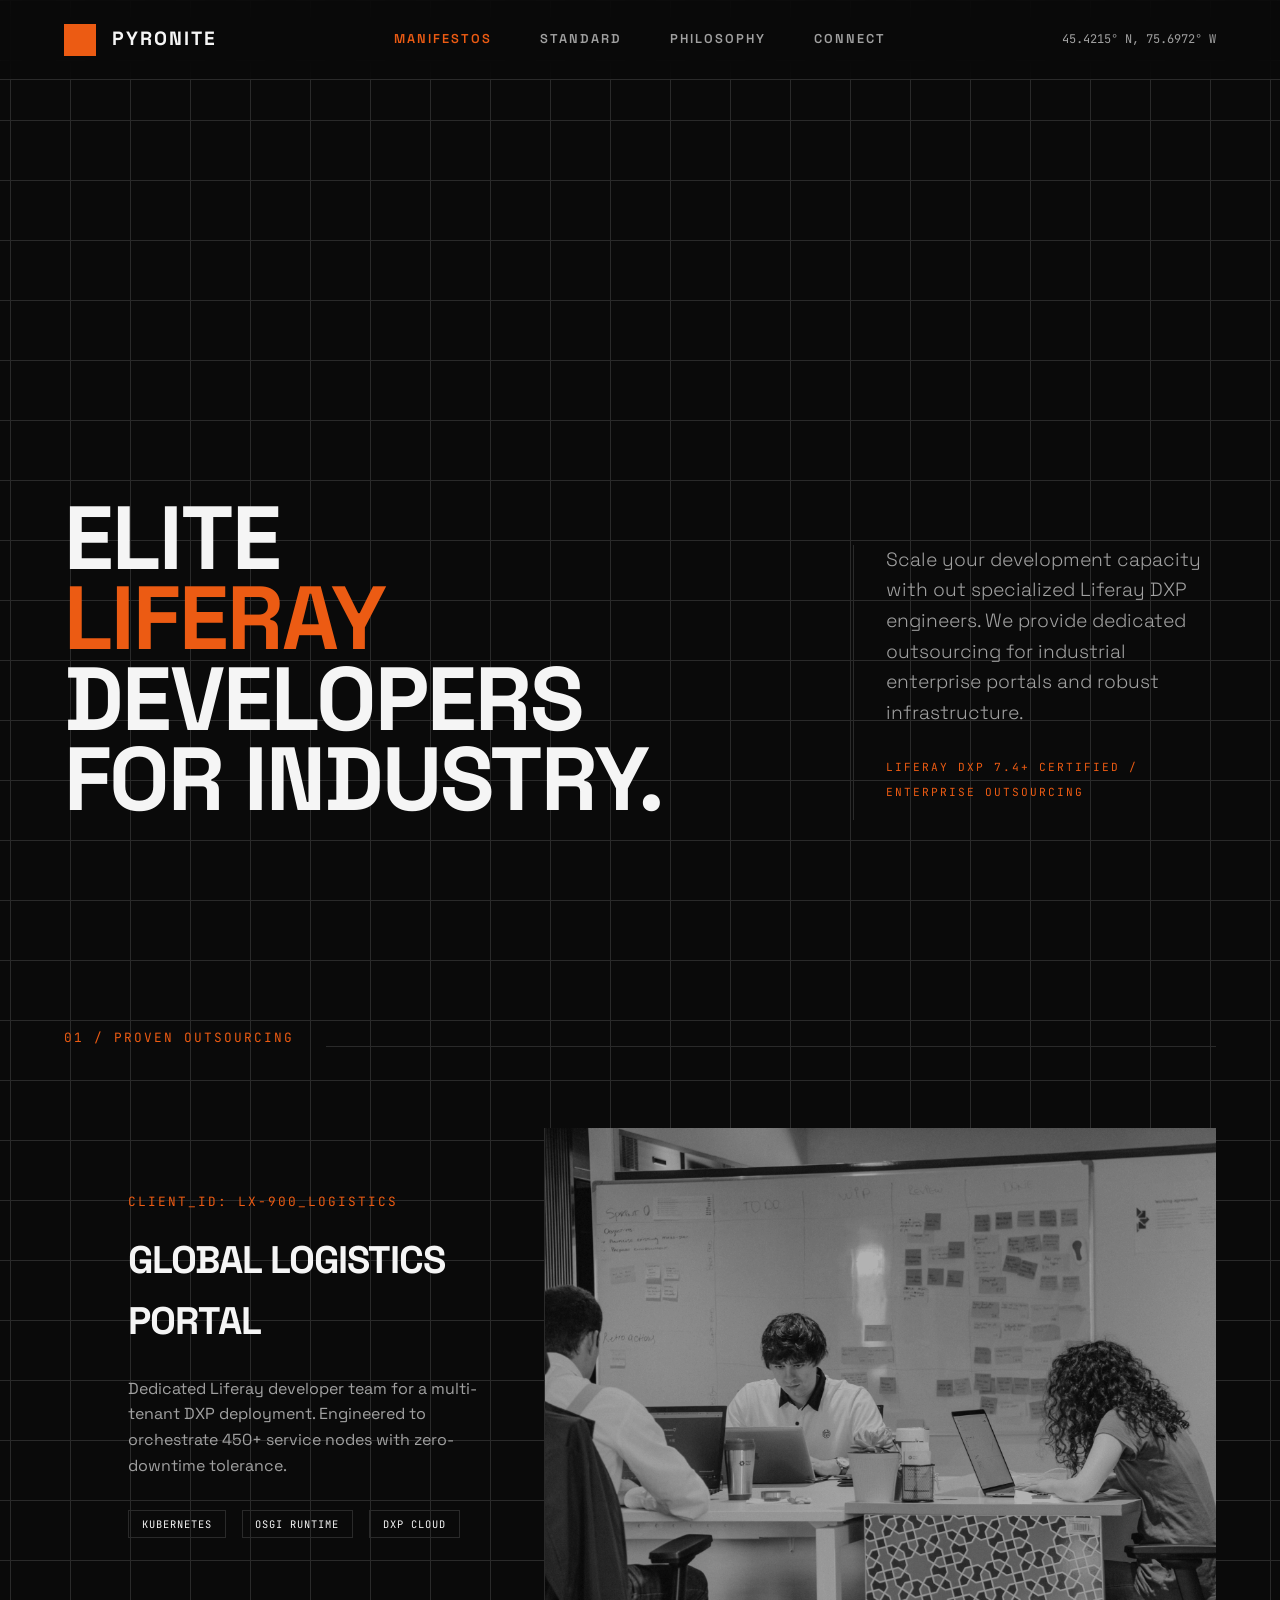
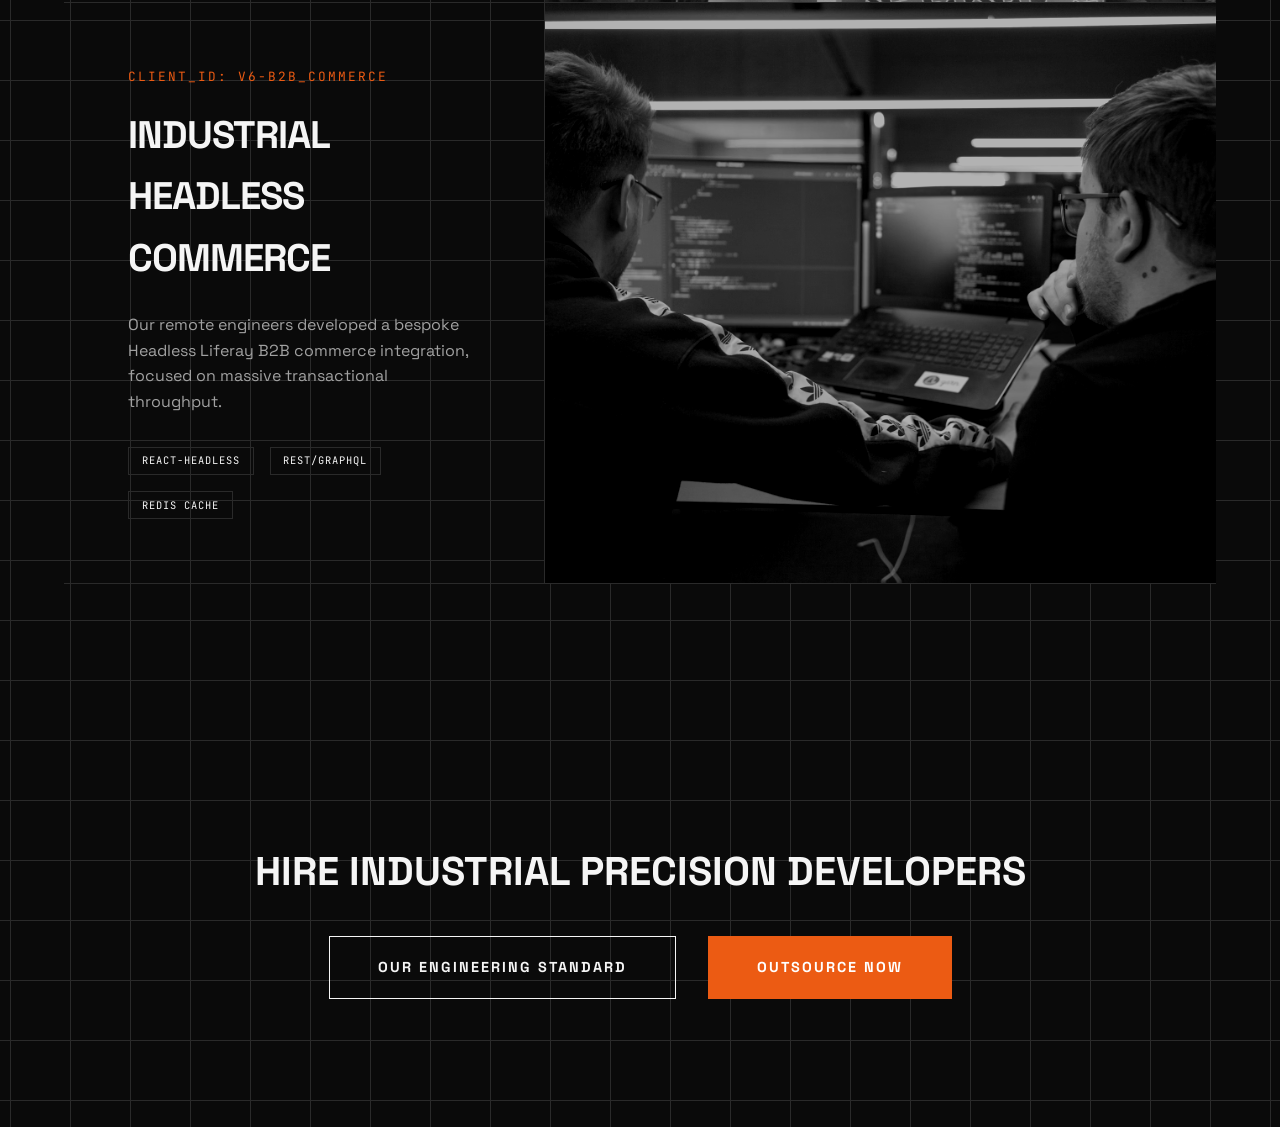
==== index.html @ e212cd17 "init" ====
<!DOCTYPE html>
<html lang="en">
<head>
  <meta charset="UTF-8">
  <meta name="viewport" content="width=device-width, initial-scale=1.0">
  <title>Pyronite | Industrial Precision Architecture</title>
  <link rel="stylesheet" href="styles.css">
</head>
<body>

  <!-- Navigation -->
  <nav class="navbar">
    <div class="brand">
      <div class="logo"></div>
      PYRONITE
    </div>
    <div class="nav-links">
      <a href="index.html" class="active">Manifestos</a>
      <a href="standard.html">Standard</a>
      <a href="philosophy.html">Philosophy</a>
      <a href="connect.html">Connect</a>
    </div>
    <div class="nav-meta">45.4215° N, 75.6972° W</div>
  </nav>

  <!-- Hero Section -->
  <section class="hero container reveal">
    <div class="hero-content">
      <div>
        <h1>Elite <br><span>Liferay</span> Developers <br>For Industry.</h1>
      </div>
      <div class="hero-desc">
        <p>Scale your development capacity with out specialized Liferay DXP engineers. We provide dedicated outsourcing for industrial enterprise portals and robust infrastructure.</p>
        <span class="meta">Liferay DXP 7.4+ Certified / Enterprise Outsourcing</span>
      </div>
    </div>
  </section>

  <!-- Manifestos Section -->
  <section class="section border-top">
    <div class="container reveal">
      <div class="section-header">
        <span class="label">01 / Proven Outsourcing</span>
        <div class="line"></div>
      </div>

      <div class="projects">
        <!-- Project 01 -->
        <article class="project-row">
          <div class="project-info">
            <span class="label">CLIENT_ID: LX-900_LOGISTICS</span>
            <h3>Global Logistics Portal</h3>
            <p>Dedicated Liferay developer team for a multi-tenant DXP deployment. Engineered to orchestrate 450+ service nodes with zero-downtime tolerance.</p>
            <div class="project-tags">
              <span>Kubernetes</span>
              <span>OSGi Runtime</span>
              <span>DXP Cloud</span>
            </div>
          </div>
          <div class="project-img">
            <img src="assets/developers-working.jpg" alt="Dedicated Liferay Developers Working">
          </div>
        </article>

        <!-- Project 02 -->
        <article class="project-row">
          <div class="project-info">
            <span class="label">CLIENT_ID: V6-B2B_COMMERCE</span>
            <h3>Industrial Headless Commerce</h3>
            <p>Our remote engineers developed a bespoke Headless Liferay B2B commerce integration, focused on massive transactional throughput.</p>
            <div class="project-tags">
              <span>React-Headless</span>
              <span>REST/GraphQL</span>
              <span>Redis Cache</span>
            </div>
          </div>
          <div class="project-img">
            <img src="assets/developers-working-2.jpg" alt="Liferay Headless Architecture Developers">
          </div>
        </article>
      </div>
    </div>
  </section>

  <!-- CTA linking to other pages -->
  <section class="section">
    <div class="container text-center reveal" style="text-align: center;">
      <h2 style="font-size: 2.5rem; margin-bottom: 2rem; text-transform: uppercase;">Hire Industrial Precision Developers</h2>
      <div style="display: flex; gap: 2rem; justify-content: center;">
        <a href="standard.html" class="btn btn-outline">Our Engineering Standard</a>
        <a href="connect.html" class="btn">Outsource Now</a>
      </div>
    </div>
  </section>

  <script src="script.js"></script>
</body>
</html>
---- styles.css ----
/* -- styles.css -- */
@import url('https://fonts.googleapis.com/css2?family=Space+Grotesk:wght@300;400;500;600;700&family=JetBrains+Mono:wght@400;700&display=swap');
@import url('https://fonts.googleapis.com/css2?family=Material+Symbols+Outlined:wght@300&display=swap');

:root {
  --primary: #ec5b13;
  --bg-base: #0a0a0a;
  --bg-surface: #111111;
  --bg-panel: #1a1a1a;
  --border-light: #2a2a2a;
  --text-primary: #f5f5f5;
  --text-muted: #a1a1a1;
  --font-display: 'Space Grotesk', sans-serif;
  --font-mono: 'JetBrains Mono', monospace;
  --nav-height: 80px;
}

* { margin: 0; padding: 0; box-sizing: border-box; border-radius: 0 !important; }

body {
  font-family: var(--font-display);
  background-color: var(--bg-base);
  color: var(--text-primary);
  line-height: 1.6;
  overflow-x: hidden;
  background-image: 
    linear-gradient(var(--border-light) 1px, transparent 1px),
    linear-gradient(90deg, var(--border-light) 1px, transparent 1px);
  background-size: 60px 60px;
  background-position: center top;
}

a { text-decoration: none; color: inherit; transition: 0.3s ease; }
ul { list-style: none; }
img { max-width: 100%; height: auto; display: block; }
.material-symbols-outlined { vertical-align: middle; }

/* Navbar */
.navbar {
  position: fixed; top: 0; left: 0; width: 100%; height: var(--nav-height);
  background: rgba(10, 10, 10, 0.85); backdrop-filter: blur(12px);
  border-bottom: 1px solid var(--border-light);
  display: flex; justify-content: space-between; align-items: center;
  padding: 0 4rem; z-index: 1000;
}
.brand { display: flex; align-items: center; gap: 1rem; font-weight: 700; text-transform: uppercase; font-size: 1.2rem; letter-spacing: 2px; }
.brand .logo { width: 32px; height: 32px; background: var(--primary); }
.nav-links { display: flex; gap: 3rem; }
.nav-links a { text-transform: uppercase; font-size: 0.8rem; font-weight: 600; letter-spacing: 2px; color: var(--text-muted); }
.nav-links a:hover, .nav-links a.active { color: var(--primary); }
.nav-meta { font-family: var(--font-mono); font-size: 0.75rem; color: var(--text-muted); }

/* Globals */
.container { max-width: 1440px; margin: 0 auto; padding: 0 4rem; }
.section { padding: 8rem 0; position: relative; }
.section-header { margin-bottom: 4rem; display: flex; align-items: center; gap: 2rem; }
.section-header h2 { font-size: 1.5rem; font-weight: 700; text-transform: uppercase; letter-spacing: 1px; }
.section-header .line { flex: 1; height: 1px; background: var(--border-light); }
.label { font-family: var(--font-mono); color: var(--primary); font-size: 0.8rem; text-transform: uppercase; letter-spacing: 2px; display: block; margin-bottom: 1rem;}

/* Buttons */
.btn {
  display: inline-block; padding: 1.2rem 3rem; background: var(--primary);
  color: #fff; font-weight: 700; text-transform: uppercase; letter-spacing: 2px;
  font-size: 0.9rem; border: 1px solid var(--primary); cursor: pointer; transition: 0.3s;
}
.btn:hover { background: transparent; color: var(--primary); }
.btn-outline { background: transparent; border: 1px solid var(--text-primary); color: var(--text-primary); }
.btn-outline:hover { background: var(--text-primary); color: var(--bg-base); }

/* Hero Section */
.hero { display: flex; align-items: flex-end; min-height: 100vh; padding-bottom: 5rem; padding-top: var(--nav-height); }
.hero-content { display: grid; grid-template-columns: 8fr 4fr; gap: 4rem; align-items: end; }
.hero h1 { font-size: clamp(3rem, 7vw, 6.5rem); font-weight: 700; line-height: 0.9; text-transform: uppercase; letter-spacing: -2px; }
.hero h1 span { color: var(--primary); }
.hero-desc { border-left: 1px solid var(--border-light); padding-left: 2rem; padding-bottom: 1rem; }
.hero-desc p { font-size: 1.2rem; color: var(--text-muted); margin-bottom: 1.5rem; max-width: 400px; font-weight: 300; }
.hero-desc .meta { font-family: var(--font-mono); font-size: 0.7rem; color: var(--primary); text-transform: uppercase; letter-spacing: 2px; }

/* Grid Cards (Manifestos, Standard) */
.grid-cards { display: grid; grid-template-columns: repeat(auto-fit, minmax(280px, 1fr)); gap: 1px; background: var(--border-light); border: 1px solid var(--border-light); }
.card { background: var(--bg-surface); padding: 3rem 2rem; transition: background 0.3s, border-color 0.3s; position: relative; }
.card:hover { background: var(--bg-panel); }
.card .icon { font-size: 2.5rem; color: var(--primary); margin-bottom: 2rem; opacity: 0.8; }
.card h3 { font-size: 1.2rem; font-weight: 700; text-transform: uppercase; margin-bottom: 1rem; }
.card p { font-size: 0.9rem; color: var(--text-muted); line-height: 1.6; }

/* Philosophy Section Layout */
.philosophy-grid { display: grid; grid-template-columns: 1fr 1fr; gap: 4rem; align-items: start; }
.philosophy-text h2 { font-size: clamp(2rem, 4vw, 3.5rem); font-weight: 700; text-transform: uppercase; line-height: 1.1; margin-bottom: 2rem; }
.philosophy-text p { font-size: 1.1rem; color: var(--text-muted); margin-bottom: 1.5rem; }
.philosophy-quote { padding: 2rem; background: var(--bg-surface); border-left: 2px solid var(--primary); font-family: var(--font-mono); font-size: 0.9rem; color: var(--primary); margin: 2rem 0; }
.philosophy-image { position: relative; aspect-ratio: 1; background: var(--bg-surface); border: 1px solid var(--border-light); display: flex; justify-content: center; align-items: center; overflow: hidden; }
.philosophy-image img { position: absolute; top:0; left:0; width: 100%; height: 100%; object-fit: cover; filter: grayscale(1) contrast(1.2) brightness(0.5); transition: 0.5s; }
.philosophy-image:hover img { filter: grayscale(0) contrast(1) brightness(0.8); }

/* Projects / Manifestos List */
.project-row { display: grid; grid-template-columns: 5fr 7fr; border-bottom: 1px solid var(--border-light); transition: 0.3s; }
.project-row:hover { background: var(--bg-surface); }
.project-info { padding: 4rem; }
.project-info h3 { font-size: clamp(2rem, 3vw, 4rem); font-weight: 700; text-transform: uppercase; margin-bottom: 1.5rem; letter-spacing: -1px; }
.project-info p { color: var(--text-muted); margin-bottom: 2rem; max-width: 500px; }
.project-tags { display: flex; gap: 1rem; flex-wrap: wrap; }
.project-tags span { display: inline-block; padding: 0.3rem 0.8rem; border: 1px solid var(--border-light); font-size: 0.65rem; font-family: var(--font-mono); text-transform: uppercase; letter-spacing: 1px; }
.project-img { position: relative; border-left: 1px solid var(--border-light); overflow: hidden; min-height: 400px; }
.project-img img { width: 100%; height: 100%; object-fit: cover; filter: grayscale(1) contrast(1.2) brightness(0.7); transition: 0.5s;}
.project-row:hover .project-img img { filter: grayscale(0) contrast(1) brightness(0.9); }

/* Contact Form */
.contact-container { display: grid; grid-template-columns: 1fr 1fr; gap: 4rem; }
.contact-info h2 { font-size: clamp(2rem, 4vw, 3.5rem); text-transform: uppercase; margin-bottom: 2rem; line-height: 1.1; }
.contact-info p { font-size: 1.2rem; color: var(--text-muted); margin-bottom: 3rem; font-weight: 300; }
.form-group { margin-bottom: 1.5rem; }
.form-control { width: 100%; background: transparent; border: 1px solid var(--border-light); color: var(--text-primary); padding: 1.2rem; font-family: var(--font-mono); font-size: 0.85rem; outline: none; transition: 0.3s; text-transform: uppercase; }
.form-control:focus { border-color: var(--primary); }
textarea.form-control { resize: vertical; min-height: 150px; }

/* Code Block Styling */
.code-block { background: var(--bg-surface); border: 1px solid var(--border-light); padding: 2rem; font-family: var(--font-mono); font-size: 0.85rem; overflow-x: auto; color: var(--text-muted); position: relative; }
.code-block .keyword { color: #3b82f6; }
.code-block .string { color: var(--primary); }
.code-block .function { color: #fbbf24; }
.code-block-header { padding-bottom: 1rem; margin-bottom: 1rem; border-bottom: 1px solid var(--border-light); font-size: 0.7rem; text-transform: uppercase; }

/* Footers */
.footer { border-top: 1px solid var(--border-light); padding: 4rem 0; background: var(--bg-surface); }
.footer-grid { display: grid; grid-template-columns: 1fr 1fr 1fr; gap: 2rem; }
.footer-col h4 { font-family: var(--font-mono); font-size: 0.75rem; color: var(--primary); margin-bottom: 1.5rem; }
.footer-col p { font-size: 0.8rem; color: var(--text-muted); text-transform: uppercase; letter-spacing: 1px; }

/* Animations */
.reveal { opacity: 0; transform: translateY(30px); transition: all 0.8s ease-out; }
.reveal.active { opacity: 1; transform: translateY(0); }

@media (max-width: 1024px) {
  .hero-content { grid-template-columns: 1fr; }
  .philosophy-grid, .contact-container, .project-row { grid-template-columns: 1fr; }
  .project-img { border-left: none; border-top: 1px solid var(--border-light); }
  .nav-links { display: none; }
}
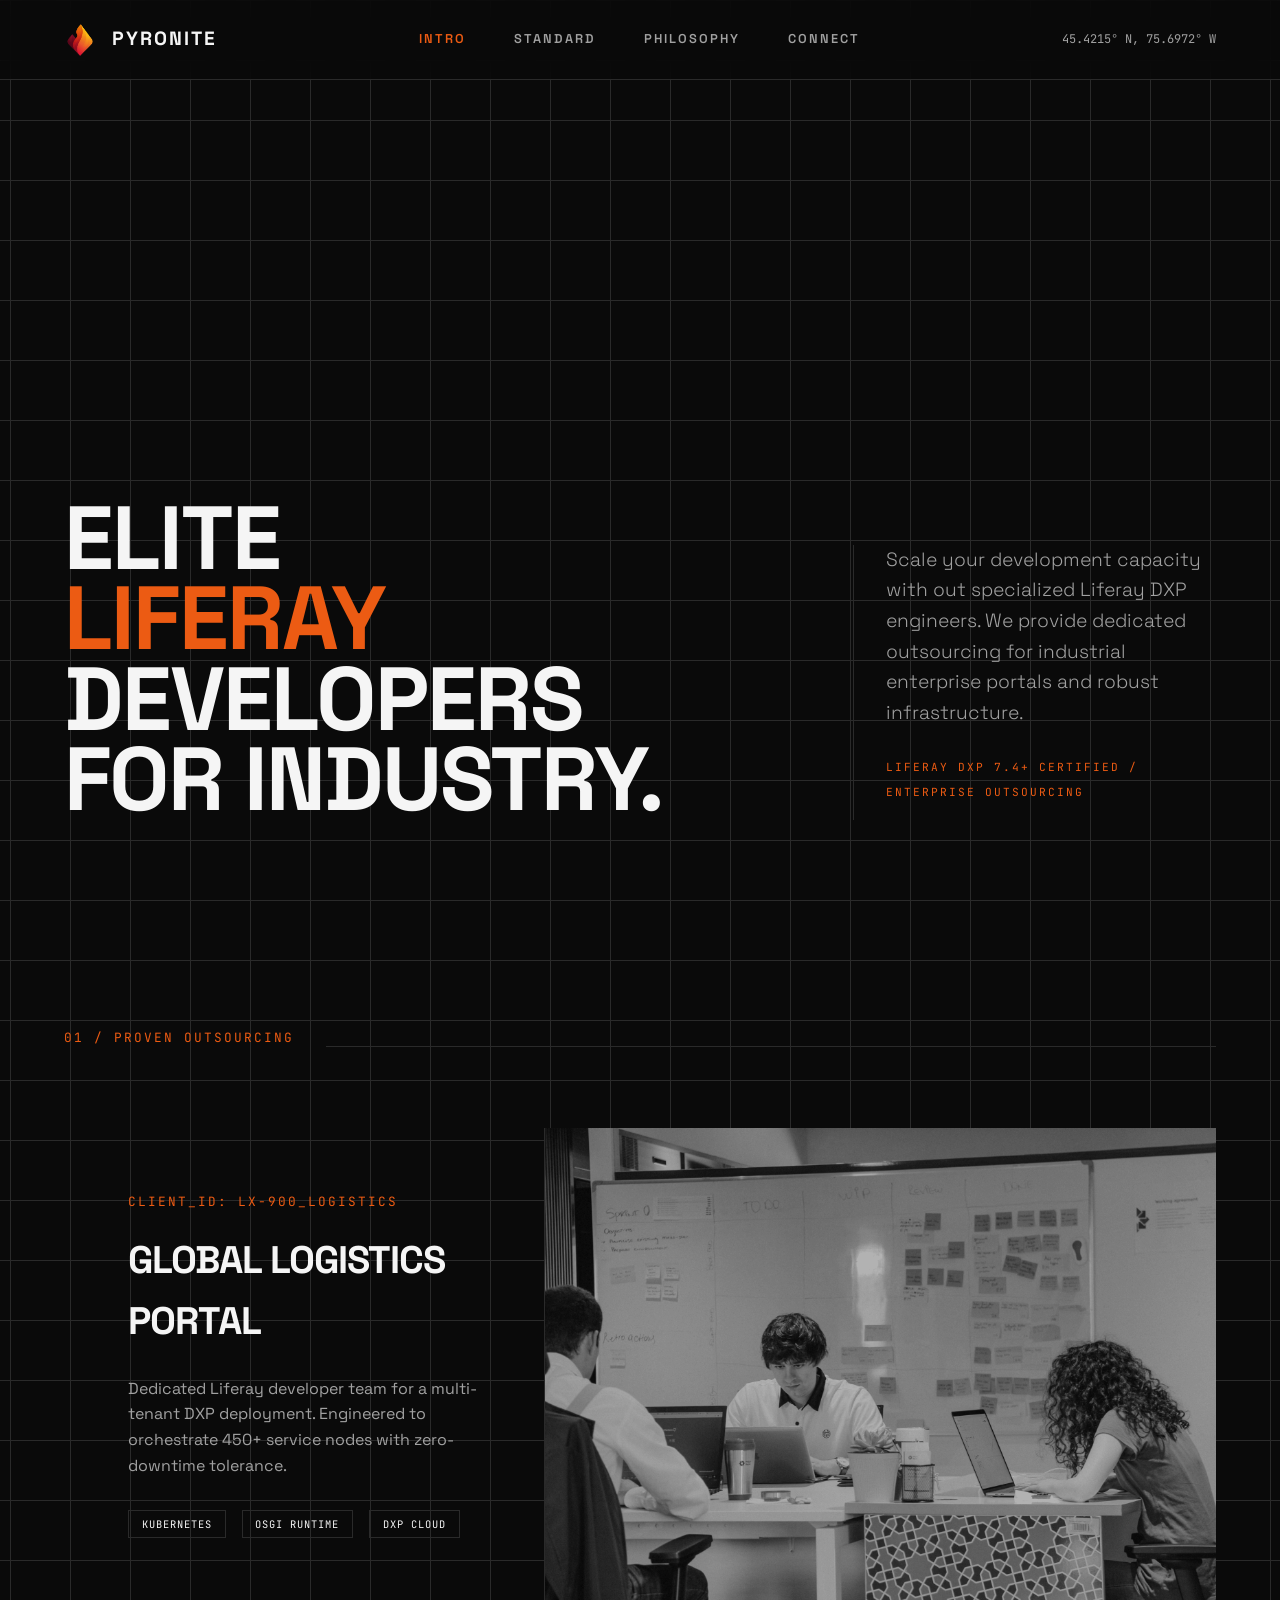
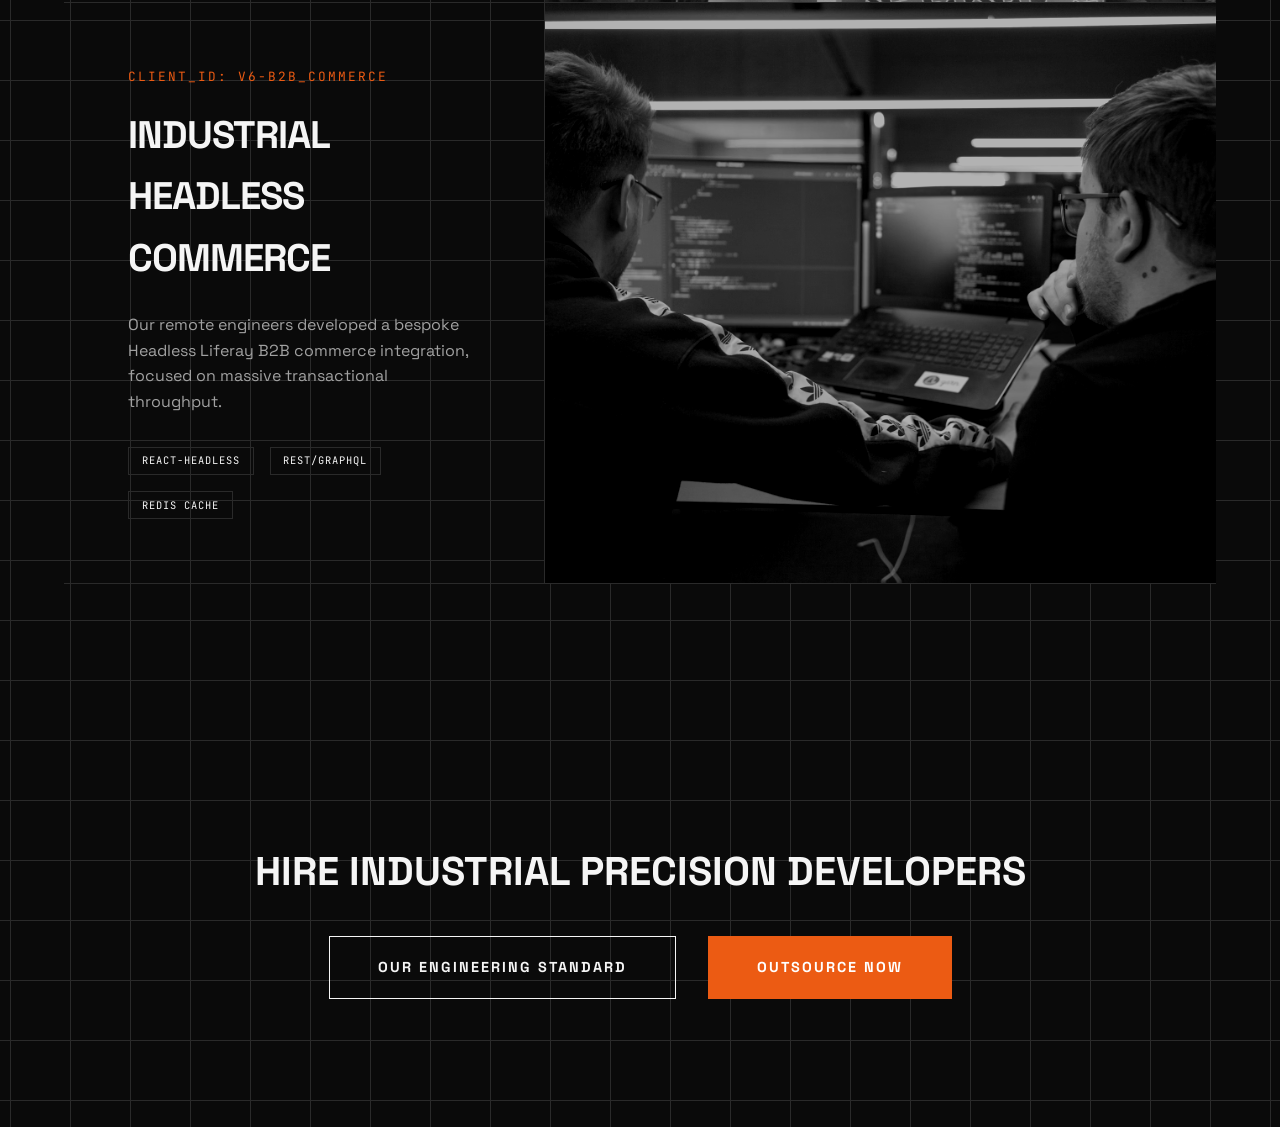
==== commit 90ec9d12: "fixes" ====
--- a/index.html
+++ b/index.html
@@ -5,17 +5,18 @@
   <meta name="viewport" content="width=device-width, initial-scale=1.0">
   <title>Pyronite | Industrial Precision Architecture</title>
   <link rel="stylesheet" href="styles.css">
+  <link rel="icon" type="image/png" href="assets/logo.png">
 </head>
 <body>
 
   <!-- Navigation -->
   <nav class="navbar">
     <div class="brand">
-      <div class="logo"></div>
+      <img src="assets/logo.png" alt="Pyronite Logo" class="logo">
       PYRONITE
     </div>
     <div class="nav-links">
-      <a href="index.html" class="active">Manifestos</a>
+      <a href="index.html" class="active">Intro</a>
       <a href="standard.html">Standard</a>
       <a href="philosophy.html">Philosophy</a>
       <a href="connect.html">Connect</a>
--- a/styles.css
+++ b/styles.css
@@ -44,7 +44,7 @@
   padding: 0 4rem; z-index: 1000;
 }
 .brand { display: flex; align-items: center; gap: 1rem; font-weight: 700; text-transform: uppercase; font-size: 1.2rem; letter-spacing: 2px; }
-.brand .logo { width: 32px; height: 32px; background: var(--primary); }
+.brand .logo { height: 32px; width: auto; object-fit: contain; display: block; }
 .nav-links { display: flex; gap: 3rem; }
 .nav-links a { text-transform: uppercase; font-size: 0.8rem; font-weight: 600; letter-spacing: 2px; color: var(--text-muted); }
 .nav-links a:hover, .nav-links a.active { color: var(--primary); }
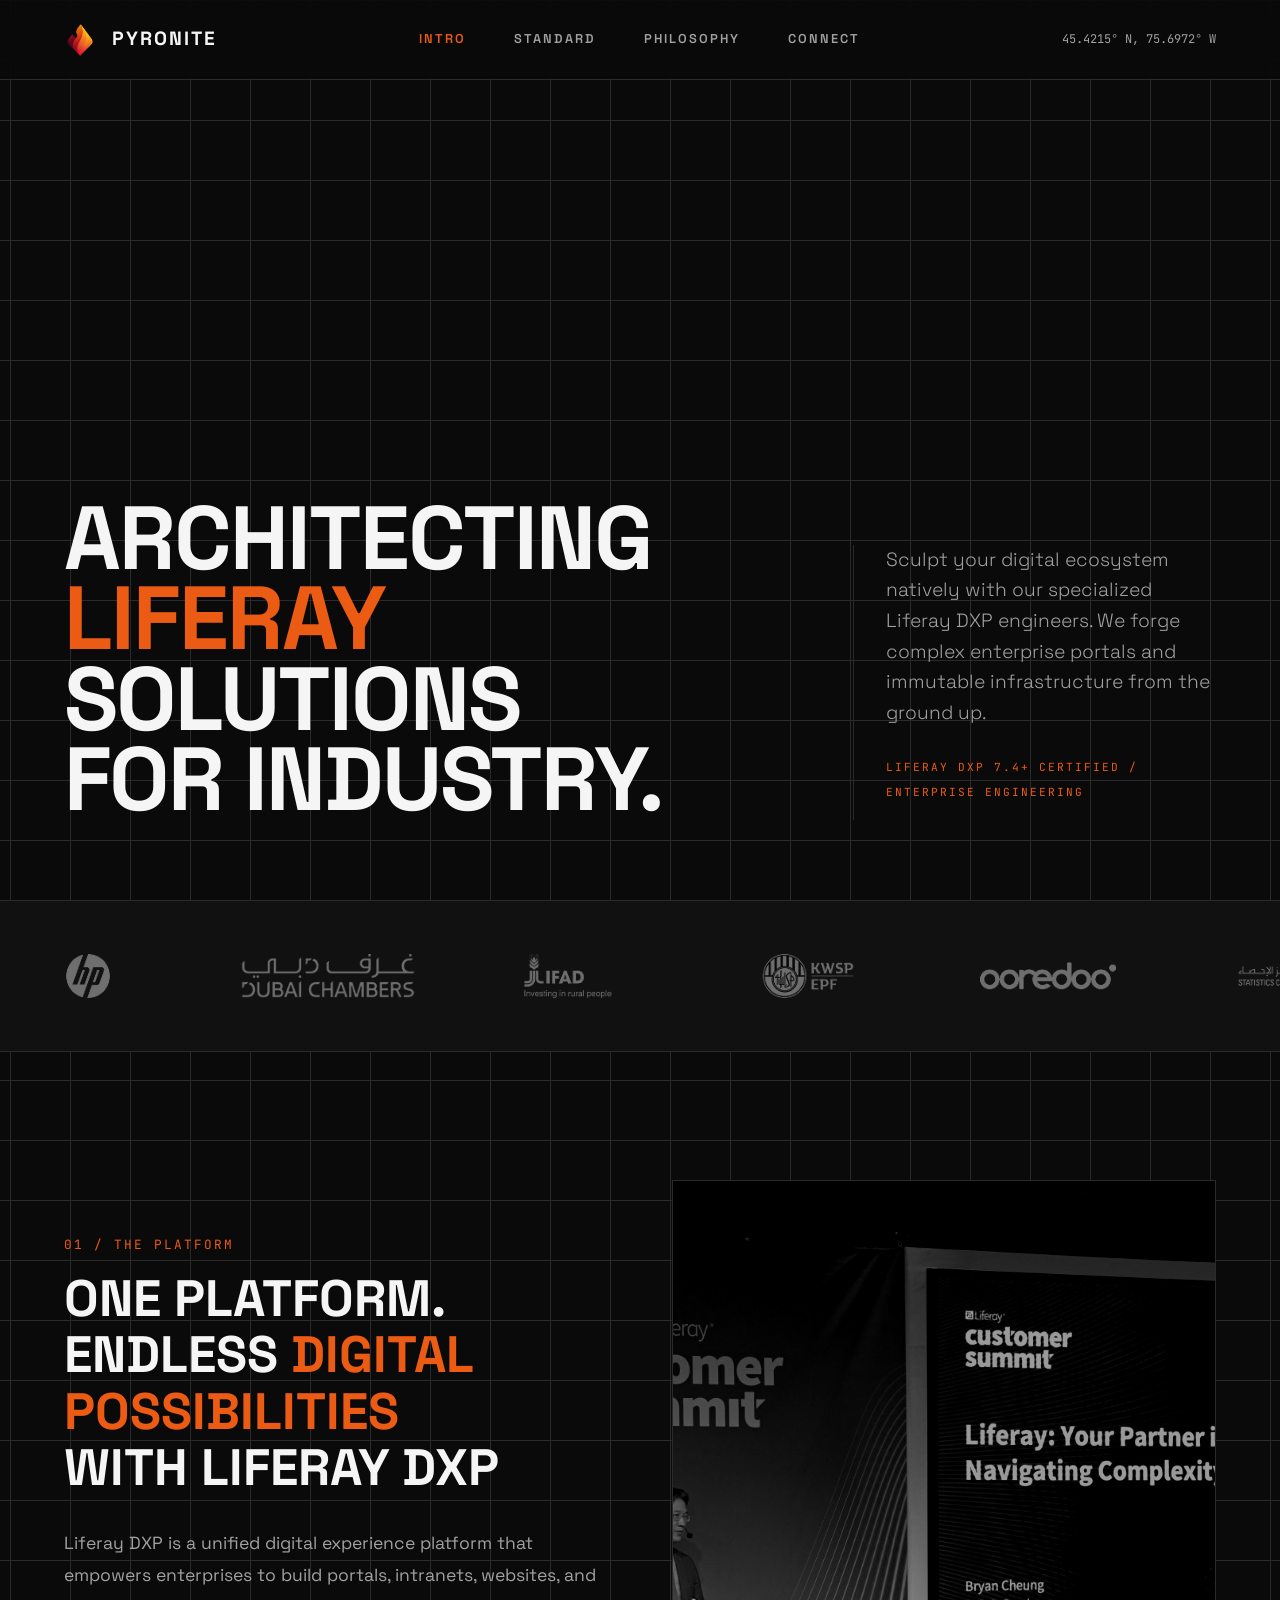
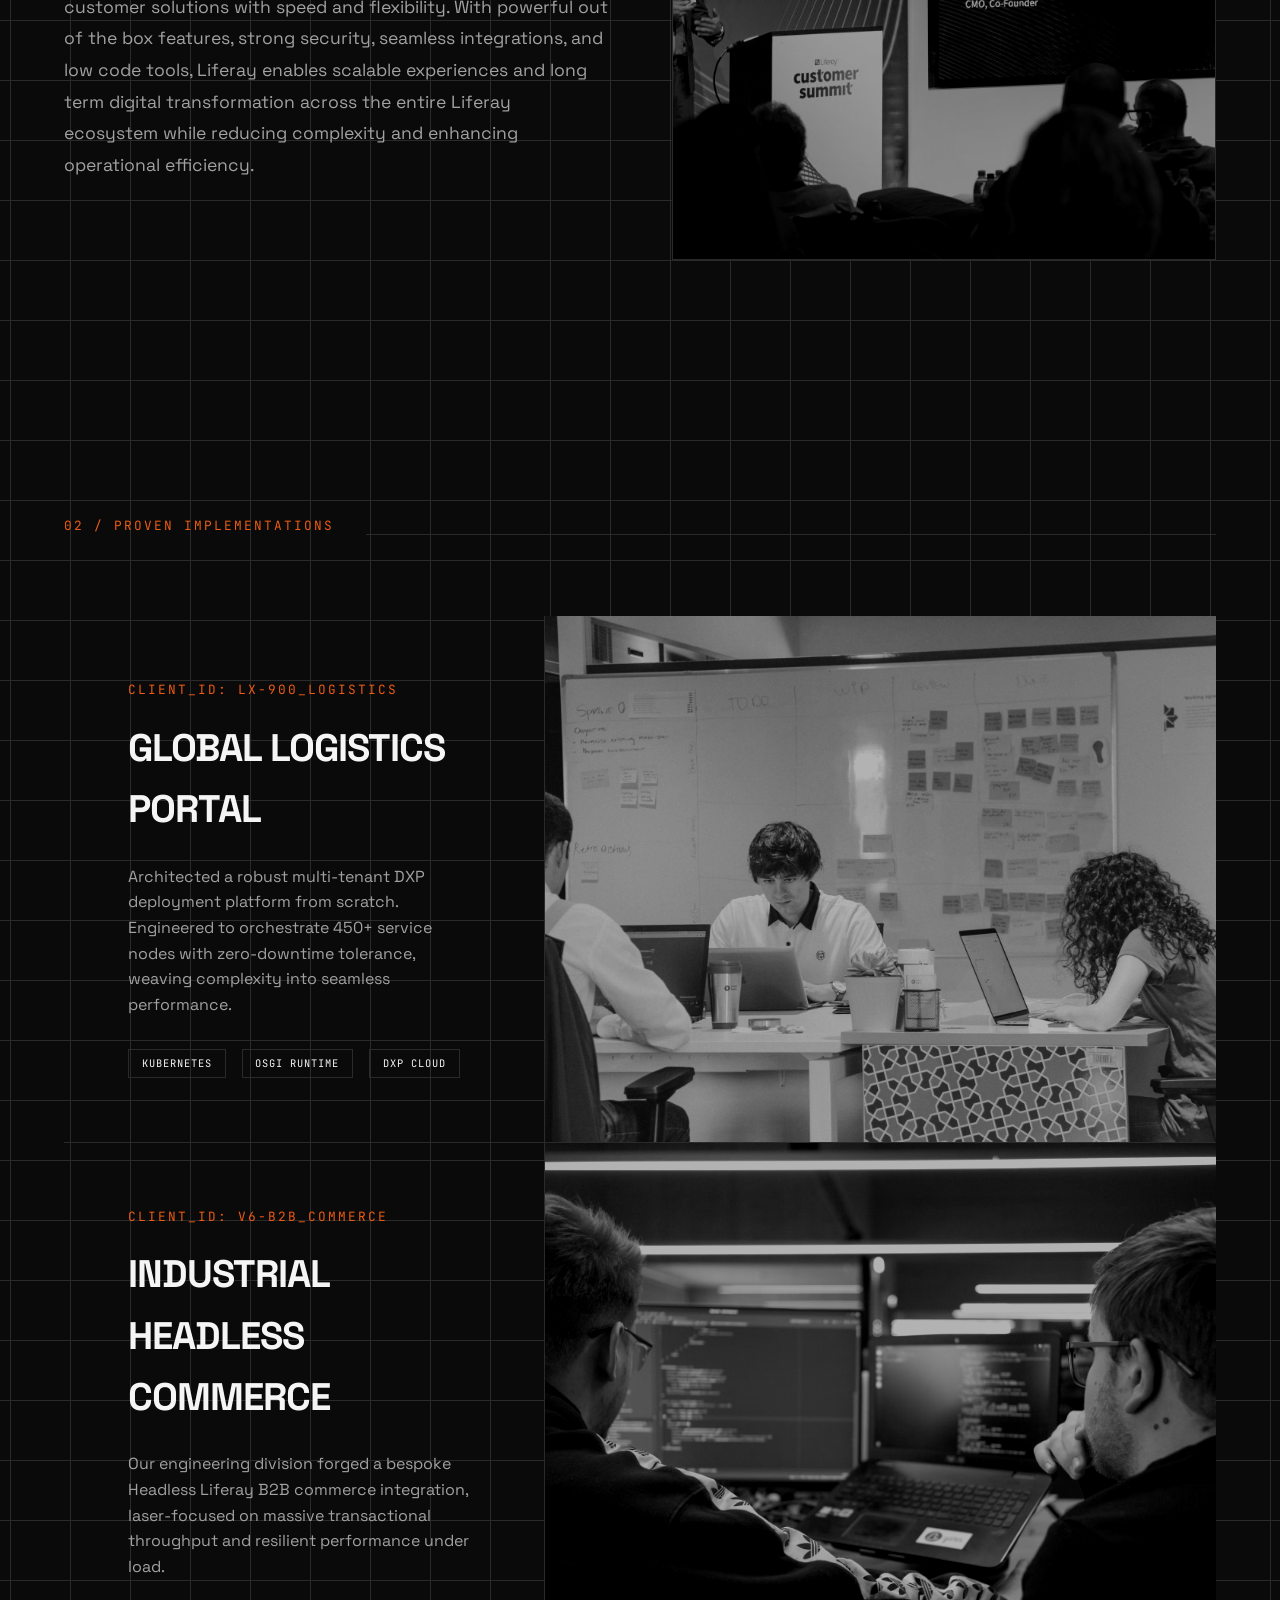
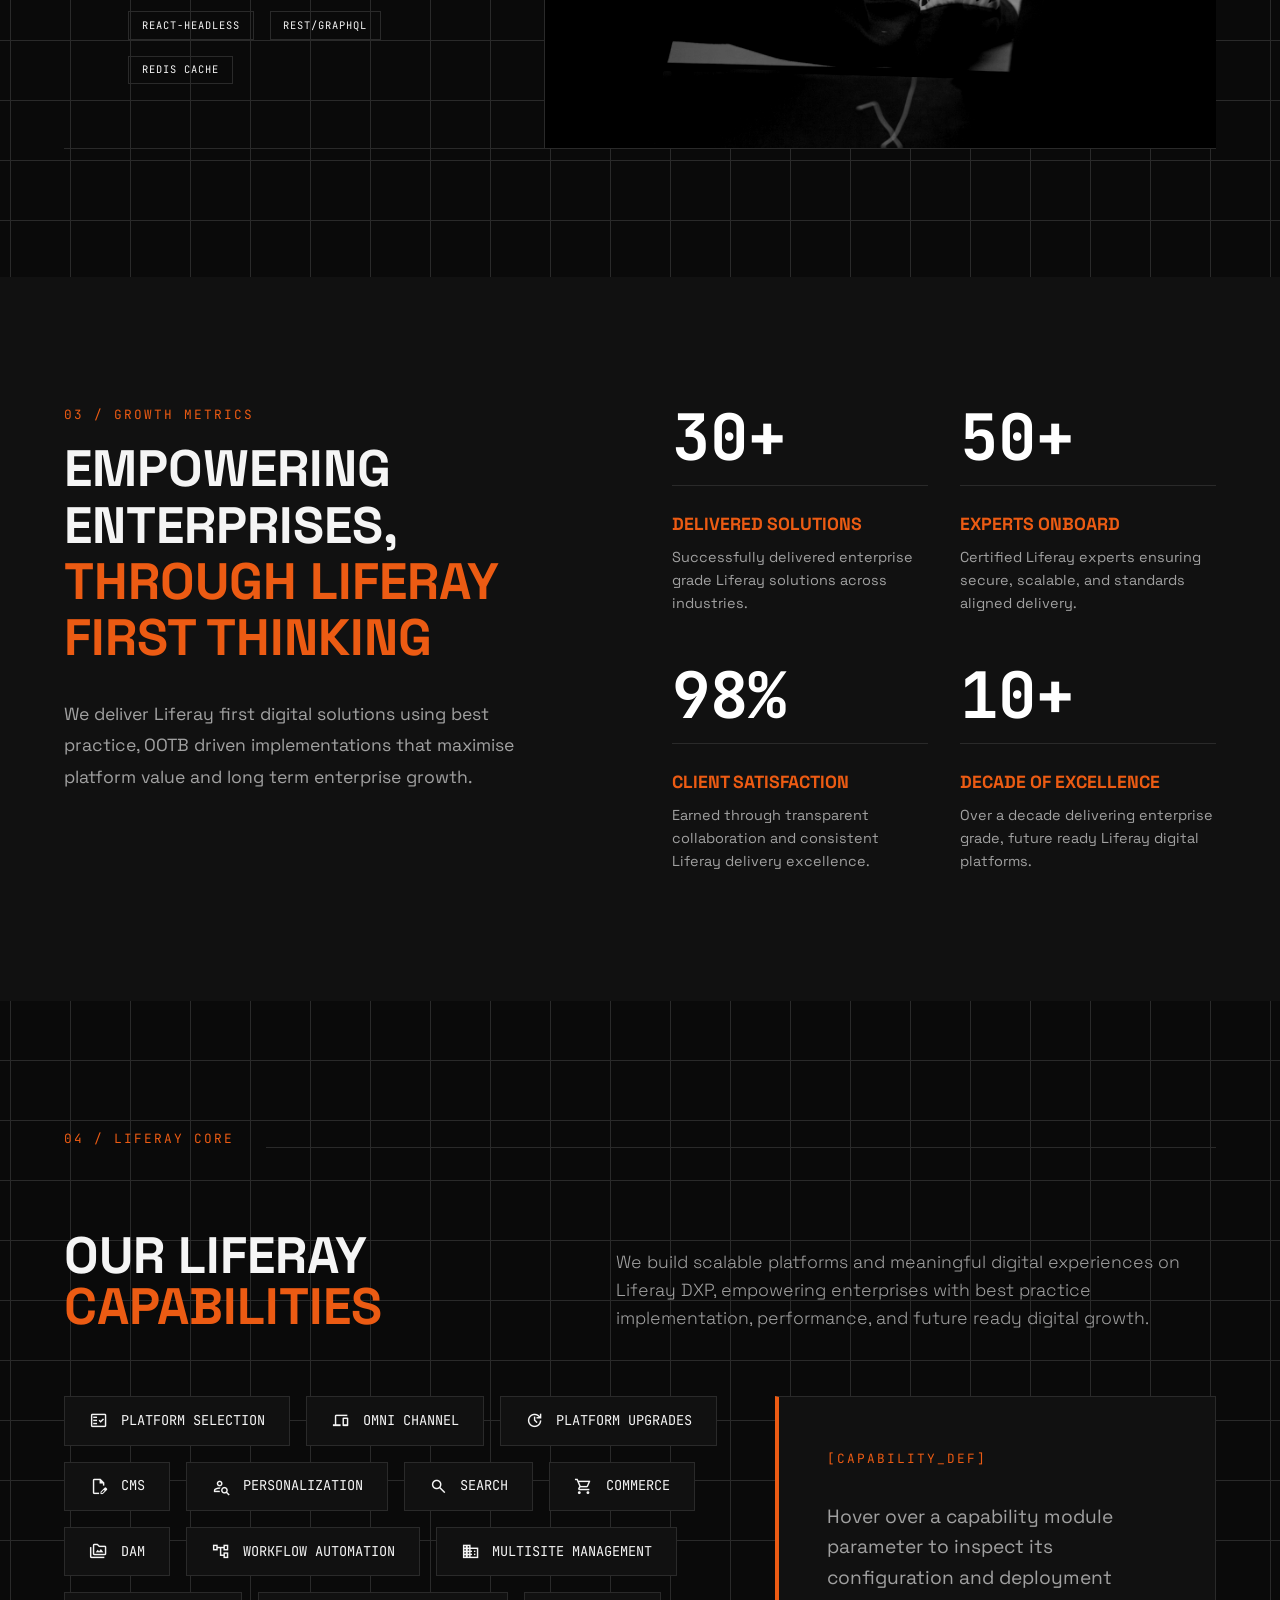
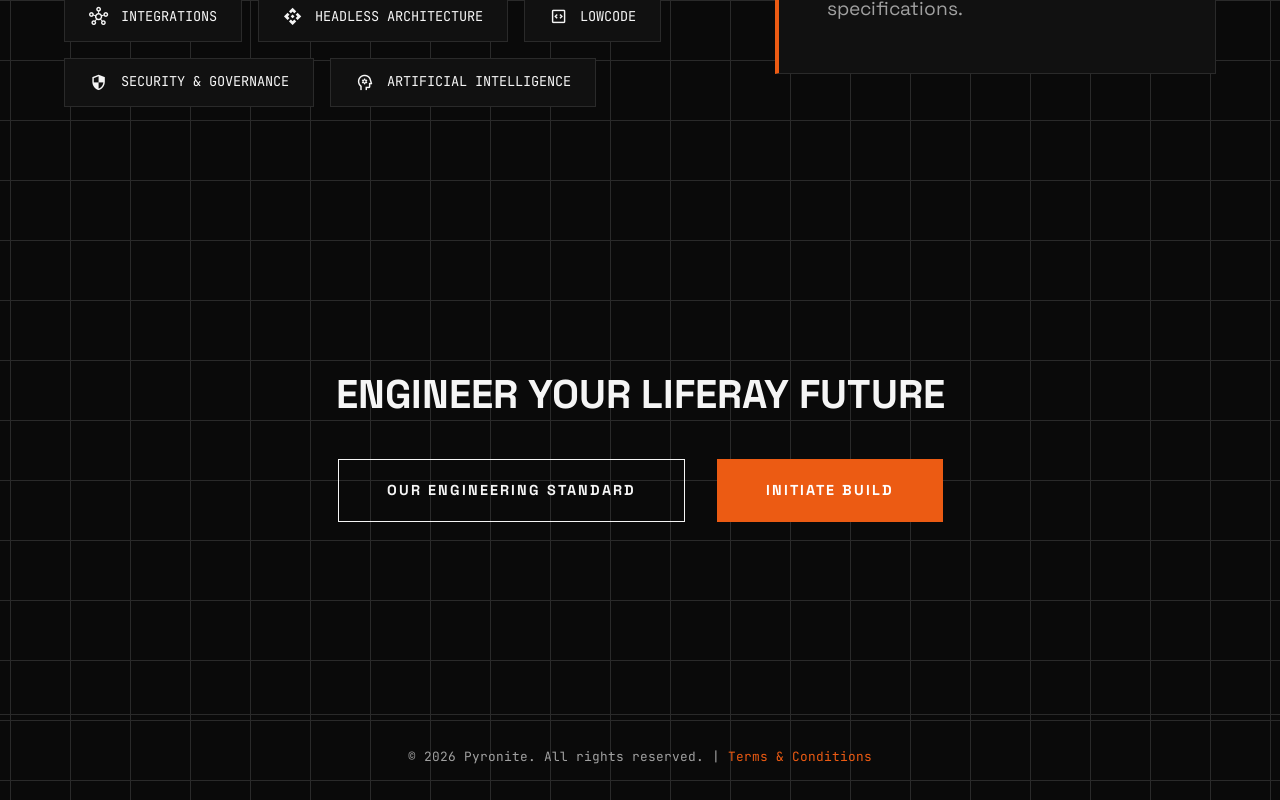
==== commit 201f6d0c: "improvements" ====
--- a/index.html
+++ b/index.html
@@ -28,11 +28,63 @@
   <section class="hero container reveal">
     <div class="hero-content">
       <div>
-        <h1>Elite <br><span>Liferay</span> Developers <br>For Industry.</h1>
+        <h1>Architecting <br><span>Liferay</span> Solutions <br>For Industry.</h1>
       </div>
       <div class="hero-desc">
-        <p>Scale your development capacity with out specialized Liferay DXP engineers. We provide dedicated outsourcing for industrial enterprise portals and robust infrastructure.</p>
-        <span class="meta">Liferay DXP 7.4+ Certified / Enterprise Outsourcing</span>
+        <p>Sculpt your digital ecosystem natively with our specialized Liferay DXP engineers. We forge complex enterprise portals and immutable infrastructure from the ground up.</p>
+        <span class="meta">Liferay DXP 7.4+ Certified / Enterprise Engineering</span>
+      </div>
+    </div>
+  </section>
+
+  <!-- Partner Logo Marquee -->
+  <section class="marquee-wrapper border-top">
+    <div class="marquee-container">
+      <div class="marquee-content">
+        <!-- Original set -->
+        <div class="marquee-item"><img alt="HP" loading="lazy" width="203" height="54" class="object-contain" src="assets/HP.webp"></div>
+        <div class="marquee-item"><img alt="Dubai Chamber" loading="lazy" width="203" height="54" class="object-contain" src="assets/Dubai_Chamber.webp"></div>
+        <div class="marquee-item"><img alt="iFad" loading="lazy" width="203" height="54" class="object-contain" src="assets/iFad.webp"></div>
+        <div class="marquee-item"><img alt="KWSP" loading="lazy" width="203" height="54" class="object-contain" src="assets/KWSP.webp"></div>
+        <div class="marquee-item"><img alt="Ooredoo" loading="lazy" width="203" height="54" class="object-contain" src="assets/Ooredoo.webp"></div>
+        <div class="marquee-item"><img alt="SCAD" loading="lazy" width="203" height="54" class="object-contain" src="assets/SCAD.webp"></div>
+        <div class="marquee-item"><img alt="United Nations" loading="lazy" width="203" height="54" class="object-contain" src="assets/United-nations.png"></div>
+        <div class="marquee-item"><img alt="Broadcom" loading="lazy" width="203" height="54" class="object-contain" src="assets/Broadcom.webp"></div>
+        <div class="marquee-item"><img alt="UIDAI" loading="lazy" width="203" height="54" class="object-contain" src="assets/Uidai.webp"></div>
+        <div class="marquee-item"><img alt="Orbis" loading="lazy" width="203" height="54" class="object-contain" src="assets/Orbis.webp"></div>
+        <div class="marquee-item"><img alt="Canopi" loading="lazy" width="203" height="54" class="object-contain" src="assets/Canopi.webp"></div>
+        <div class="marquee-item"><img alt="Torry Harris Private Limited" loading="lazy" width="203" height="54" class="object-contain" src="assets/Torry-Harris-Private-Limited.webp"></div>
+        <div class="marquee-item"><img alt="Infogain" loading="lazy" width="203" height="54" class="object-contain" src="assets/infogain.svg"></div>
+        <!-- Duplicated set for seamless loop -->
+        <div class="marquee-item"><img alt="HP" loading="lazy" width="203" height="54" class="object-contain" src="assets/HP.webp"></div>
+        <div class="marquee-item"><img alt="Dubai Chamber" loading="lazy" width="203" height="54" class="object-contain" src="assets/Dubai_Chamber.webp"></div>
+        <div class="marquee-item"><img alt="iFad" loading="lazy" width="203" height="54" class="object-contain" src="assets/iFad.webp"></div>
+        <div class="marquee-item"><img alt="KWSP" loading="lazy" width="203" height="54" class="object-contain" src="assets/KWSP.webp"></div>
+        <div class="marquee-item"><img alt="Ooredoo" loading="lazy" width="203" height="54" class="object-contain" src="assets/Ooredoo.webp"></div>
+        <div class="marquee-item"><img alt="SCAD" loading="lazy" width="203" height="54" class="object-contain" src="assets/SCAD.webp"></div>
+        <div class="marquee-item"><img alt="United Nations" loading="lazy" width="203" height="54" class="object-contain" src="assets/United-nations.png"></div>
+        <div class="marquee-item"><img alt="Broadcom" loading="lazy" width="203" height="54" class="object-contain" src="assets/Broadcom.webp"></div>
+        <div class="marquee-item"><img alt="UIDAI" loading="lazy" width="203" height="54" class="object-contain" src="assets/Uidai.webp"></div>
+        <div class="marquee-item"><img alt="Orbis" loading="lazy" width="203" height="54" class="object-contain" src="assets/Orbis.webp"></div>
+        <div class="marquee-item"><img alt="Canopi" loading="lazy" width="203" height="54" class="object-contain" src="assets/Canopi.webp"></div>
+        <div class="marquee-item"><img alt="Torry Harris Private Limited" loading="lazy" width="203" height="54" class="object-contain" src="assets/Torry-Harris-Private-Limited.webp"></div>
+        <div class="marquee-item"><img alt="Infogain" loading="lazy" width="203" height="54" class="object-contain" src="assets/infogain.svg"></div>
+      </div>
+    </div>
+  </section>
+
+  <!-- One Platform Section -->
+  <section class="section border-top">
+    <div class="container reveal">
+      <div class="philosophy-grid" style="align-items: center;">
+        <div class="philosophy-text">
+          <span class="label">01 / The Platform</span>
+          <h2 style="font-size: clamp(2.5rem, 4vw, 3.5rem); font-weight: 700; text-transform: uppercase; line-height: 1.1; margin-bottom: 2rem; margin-top: 1rem;">One Platform.<br>Endless <span style="color: var(--primary);">Digital Possibilities</span><br>with Liferay DXP</h2>
+          <p style="font-size: 1.1rem; color: var(--text-muted); line-height: 1.8;">Liferay DXP is a unified digital experience platform that empowers enterprises to build portals, intranets, websites, and customer solutions with speed and flexibility. With powerful out of the box features, strong security, seamless integrations, and low code tools, Liferay enables scalable experiences and long term digital transformation across the entire Liferay ecosystem while reducing complexity and enhancing operational efficiency.</p>
+        </div>
+        <div class="philosophy-image" style="border: 1px solid var(--border-light); aspect-ratio: 4/5;">
+          <img src="assets/liferay-summit.jpg" alt="Liferay Digital Experience Platform" style="filter: grayscale(1) contrast(1.2) brightness(0.6); transition: 0.5s;">
+        </div>
       </div>
     </div>
   </section>
@@ -41,7 +93,7 @@
   <section class="section border-top">
     <div class="container reveal">
       <div class="section-header">
-        <span class="label">01 / Proven Outsourcing</span>
+        <span class="label">02 / Proven Implementations</span>
         <div class="line"></div>
       </div>
 
@@ -51,7 +103,7 @@
           <div class="project-info">
             <span class="label">CLIENT_ID: LX-900_LOGISTICS</span>
             <h3>Global Logistics Portal</h3>
-            <p>Dedicated Liferay developer team for a multi-tenant DXP deployment. Engineered to orchestrate 450+ service nodes with zero-downtime tolerance.</p>
+            <p>Architected a robust multi-tenant DXP deployment platform from scratch. Engineered to orchestrate 450+ service nodes with zero-downtime tolerance, weaving complexity into seamless performance.</p>
             <div class="project-tags">
               <span>Kubernetes</span>
               <span>OSGi Runtime</span>
@@ -68,7 +120,7 @@
           <div class="project-info">
             <span class="label">CLIENT_ID: V6-B2B_COMMERCE</span>
             <h3>Industrial Headless Commerce</h3>
-            <p>Our remote engineers developed a bespoke Headless Liferay B2B commerce integration, focused on massive transactional throughput.</p>
+            <p>Our engineering division forged a bespoke Headless Liferay B2B commerce integration, laser-focused on massive transactional throughput and resilient performance under load.</p>
             <div class="project-tags">
               <span>React-Headless</span>
               <span>REST/GraphQL</span>
@@ -83,16 +135,136 @@
     </div>
   </section>
 
+  <!-- Empowering Enterprises Section -->
+  <section class="section border-top" style="background: var(--bg-surface);">
+    <div class="container reveal">
+      <div style="display: grid; grid-template-columns: repeat(auto-fit, minmax(400px, 1fr)); gap: 4rem; align-items: start;">
+        <div>
+          <span class="label">03 / Growth Metrics</span>
+          <h2 style="font-size: clamp(2rem, 4vw, 3.2rem); font-weight: 700; text-transform: uppercase; line-height: 1.1; margin-top: 1rem; margin-bottom: 2rem;">Empowering Enterprises,<br><span style="color: var(--primary);">Through Liferay First Thinking</span></h2>
+          <p style="color: var(--text-muted); font-size: 1.1rem; line-height: 1.8; max-width: 500px;">We deliver Liferay first digital solutions using best practice, OOTB driven implementations that maximise platform value and long term enterprise growth.</p>
+        </div>
+        
+        <div style="display: grid; grid-template-columns: repeat(auto-fit, minmax(200px, 1fr)); gap: 3rem 2rem;">
+          <!-- Stat 1 -->
+          <div>
+            <div style="font-family: var(--font-mono); font-size: 4rem; color: #fff; line-height: 1; margin-bottom: 1rem; font-weight: 700;">30+</div>
+            <div style="height: 1px; width: 100%; background: var(--border-light); margin-bottom: 1.5rem;"></div>
+            <h4 style="font-size: 1.1rem; font-weight: 700; text-transform: uppercase; margin-bottom: 0.5rem; color: var(--primary);">Delivered Solutions</h4>
+            <p style="font-size: 0.9rem; color: var(--text-muted);">Successfully delivered enterprise grade Liferay solutions across industries.</p>
+          </div>
+          <!-- Stat 2 -->
+          <div>
+            <div style="font-family: var(--font-mono); font-size: 4rem; color: #fff; line-height: 1; margin-bottom: 1rem; font-weight: 700;">50+</div>
+            <div style="height: 1px; width: 100%; background: var(--border-light); margin-bottom: 1.5rem;"></div>
+            <h4 style="font-size: 1.1rem; font-weight: 700; text-transform: uppercase; margin-bottom: 0.5rem; color: var(--primary);">Experts Onboard</h4>
+            <p style="font-size: 0.9rem; color: var(--text-muted);">Certified Liferay experts ensuring secure, scalable, and standards aligned delivery.</p>
+          </div>
+          <!-- Stat 3 -->
+          <div>
+            <div style="font-family: var(--font-mono); font-size: 4rem; color: #fff; line-height: 1; margin-bottom: 1rem; font-weight: 700;">98%</div>
+            <div style="height: 1px; width: 100%; background: var(--border-light); margin-bottom: 1.5rem;"></div>
+            <h4 style="font-size: 1.1rem; font-weight: 700; text-transform: uppercase; margin-bottom: 0.5rem; color: var(--primary);">Client Satisfaction</h4>
+            <p style="font-size: 0.9rem; color: var(--text-muted);">Earned through transparent collaboration and consistent Liferay delivery excellence.</p>
+          </div>
+          <!-- Stat 4 -->
+          <div>
+            <div style="font-family: var(--font-mono); font-size: 4rem; color: #fff; line-height: 1; margin-bottom: 1rem; font-weight: 700;">10+</div>
+            <div style="height: 1px; width: 100%; background: var(--border-light); margin-bottom: 1.5rem;"></div>
+            <h4 style="font-size: 1.1rem; font-weight: 700; text-transform: uppercase; margin-bottom: 0.5rem; color: var(--primary);">Decade of Excellence</h4>
+            <p style="font-size: 0.9rem; color: var(--text-muted);">Over a decade delivering enterprise grade, future ready Liferay digital platforms.</p>
+          </div>
+        </div>
+      </div>
+    </div>
+  </section>
+
+  <!-- Capabilities Section -->
+  <section class="section border-top">
+    <div class="container reveal">
+      <div class="section-header">
+        <span class="label">04 / Liferay Core</span>
+        <div class="line"></div>
+      </div>
+      
+      <div style="margin-bottom: 4rem; display: flex; flex-wrap: wrap; justify-content: space-between; align-items: flex-end; gap: 2rem;">
+        <h2 style="font-size: clamp(2.5rem, 4vw, 3.5rem); font-weight: 700; text-transform: uppercase; line-height: 1; margin: 0;">Our Liferay <br><span style="color: var(--primary);">Capabilities</span></h2>
+        <p style="color: var(--text-muted); font-size: 1.1rem; max-width: 600px; font-weight: 300;">We build scalable platforms and meaningful digital experiences on Liferay DXP, empowering enterprises with best practice implementation, performance, and future ready digital growth.</p>
+      </div>
+
+      <div class="cap-interactive-container">
+        <!-- Interactive Tag Cloud -->
+        <div class="cap-tags">
+          <div class="cap-tag" onmouseover="document.getElementById('cap-desc').innerText = 'Evaluate whether Liferay is the right platform to meet your requirements.'">
+            <span class="material-symbols-outlined">fact_check</span> Platform Selection
+          </div>
+          <div class="cap-tag" onmouseover="document.getElementById('cap-desc').innerText = 'Deliver seamless, consistent experiences across web, mobile, and digital platforms.'">
+            <span class="material-symbols-outlined">devices</span> Omni channel
+          </div>
+          <div class="cap-tag" onmouseover="document.getElementById('cap-desc').innerText = 'Upgrade to the newest Liferay DXP version for improved performance, stability, and long term security.'">
+            <span class="material-symbols-outlined">update</span> Platform upgrades
+          </div>
+          <div class="cap-tag" onmouseover="document.getElementById('cap-desc').innerText = 'Empower teams with flexible, intuitive Liferay CMS capabilities for efficient, effortless content management.'">
+            <span class="material-symbols-outlined">edit_document</span> CMS
+          </div>
+          <div class="cap-tag" onmouseover="document.getElementById('cap-desc').innerText = 'Deliver tailored, context aware Liferay experiences driven by user behaviour, platform intelligence, and insight.'">
+            <span class="material-symbols-outlined">person_search</span> Personalization
+          </div>
+          <div class="cap-tag" onmouseover="document.getElementById('cap-desc').innerText = 'Enhance content discovery and user experience with advanced Liferay search and indexing.'">
+            <span class="material-symbols-outlined">search</span> Search
+          </div>
+          <div class="cap-tag" onmouseover="document.getElementById('cap-desc').innerText = 'Build seamless, integrated Liferay Commerce experiences that elevate digital shopping and purchasing journeys.'">
+            <span class="material-symbols-outlined">shopping_cart</span> Commerce
+          </div>
+          <div class="cap-tag" onmouseover="document.getElementById('cap-desc').innerText = 'Manage and distribute digital assets efficiently with Liferay DAM tools and features.'">
+            <span class="material-symbols-outlined">perm_media</span> DAM
+          </div>
+          <div class="cap-tag" onmouseover="document.getElementById('cap-desc').innerText = 'Automate processes, strengthen governance, and enhance efficiency using Liferay’s powerful and enterprise grade workflow capabilities.'">
+            <span class="material-symbols-outlined">account_tree</span> Workflow Automation
+          </div>
+          <div class="cap-tag" onmouseover="document.getElementById('cap-desc').innerText = 'Manage multiple sites effortlessly through Liferay’s centralised, streamlined platform controls for enterprises.'">
+            <span class="material-symbols-outlined">domain</span> Multisite Management
+          </div>
+          <div class="cap-tag" onmouseover="document.getElementById('cap-desc').innerText = 'Connect enterprise systems and tools seamlessly with Liferay DXP integration capabilities.'">
+            <span class="material-symbols-outlined">hub</span> Integrations
+          </div>
+          <div class="cap-tag" onmouseover="document.getElementById('cap-desc').innerText = 'Deliver flexible, API driven experiences through Liferay’s modern, scalable headless architecture.'">
+            <span class="material-symbols-outlined">api</span> Headless Architecture
+          </div>
+          <div class="cap-tag" onmouseover="document.getElementById('cap-desc').innerText = 'Build faster using Liferay’s object based low code features and streamlined workflow automation tools.'">
+            <span class="material-symbols-outlined">code_blocks</span> Lowcode
+          </div>
+          <div class="cap-tag" onmouseover="document.getElementById('cap-desc').innerText = 'Ensure robust security, compliance, and governance through Liferay’s enterprise grade capabilities.'">
+            <span class="material-symbols-outlined">security</span> Security & Governance
+          </div>
+          <div class="cap-tag" onmouseover="document.getElementById('cap-desc').innerText = 'Leverage Liferay’s AI capabilities to deliver smarter, adaptive, and insight driven digital experiences.'">
+            <span class="material-symbols-outlined">psychology</span> Artificial Intelligence
+          </div>
+        </div>
+
+        <!-- Sticky Readout Panel -->
+        <div class="cap-readout">
+          <span class="readout-label">[CAPABILITY_DEF]</span>
+          <p id="cap-desc" class="readout-text">Hover over a capability module parameter to inspect its configuration and deployment specifications.</p>
+        </div>
+      </div>
+    </div>
+  </section>
   <!-- CTA linking to other pages -->
   <section class="section">
     <div class="container text-center reveal" style="text-align: center;">
-      <h2 style="font-size: 2.5rem; margin-bottom: 2rem; text-transform: uppercase;">Hire Industrial Precision Developers</h2>
+      <h2 style="font-size: 2.5rem; margin-bottom: 2rem; text-transform: uppercase;">Engineer Your Liferay Future</h2>
       <div style="display: flex; gap: 2rem; justify-content: center;">
         <a href="standard.html" class="btn btn-outline">Our Engineering Standard</a>
-        <a href="connect.html" class="btn">Outsource Now</a>
-      </div>
-    </div>
-  </section>
+        <a href="connect.html" class="btn">Initiate Build</a>
+      </div>
+    </div>
+  </section>
+
+  <!-- Footer -->
+  <footer style="padding: 2rem; margin-top: 4rem; border-top: 1px solid var(--border-light); text-align: center; font-family: var(--font-mono); font-size: 0.8rem; color: var(--text-muted);">
+    <p>&copy; 2026 Pyronite. All rights reserved. | <a href="terms.html" style="color: var(--primary); text-decoration: none;">Terms & Conditions</a></p>
+  </footer>
 
   <script src="script.js"></script>
 </body>
--- a/styles.css
+++ b/styles.css
@@ -138,3 +138,123 @@
   .project-img { border-left: none; border-top: 1px solid var(--border-light); }
   .nav-links { display: none; }
 }
+
+/* Capabilities Specific */
+.cap-interactive-container {
+  display: flex;
+  gap: 2rem;
+  align-items: flex-start;
+}
+.cap-tags {
+  display: flex;
+  flex-wrap: wrap;
+  gap: 1rem;
+  flex: 2;
+}
+.cap-tag {
+  display: flex;
+  align-items: center;
+  gap: 0.8rem;
+  padding: 0.8rem 1.5rem;
+  border: 1px solid var(--border-light);
+  font-family: var(--font-mono);
+  font-size: 0.85rem;
+  text-transform: uppercase;
+  cursor: crosshair;
+  transition: all 0.3s;
+  background: var(--bg-surface);
+  color: var(--text-primary);
+}
+.cap-tag:hover {
+  border-color: var(--primary);
+  color: var(--primary);
+  background: rgba(236, 91, 19, 0.05);
+  transform: translateY(-2px);
+}
+.cap-tag .material-symbols-outlined {
+  font-size: 1.2rem;
+}
+.cap-readout {
+  flex: 1;
+  background: var(--bg-surface);
+  border: 1px solid var(--border-light);
+  border-left: 4px solid var(--primary);
+  padding: 3rem;
+  min-height: 250px;
+  position: sticky;
+  top: 100px;
+}
+.readout-label {
+  font-family: var(--font-mono);
+  font-size: 0.8rem;
+  color: var(--primary);
+  margin-bottom: 2rem;
+  display: inline-block;
+  letter-spacing: 2px;
+}
+.readout-text {
+  font-size: 1.2rem;
+  color: var(--text-muted);
+  line-height: 1.6;
+}
+
+@media (max-width: 1024px) {
+  .cap-interactive-container { flex-direction: column; }
+  .cap-readout { width: 100%; position: relative; top: 0; min-height: auto; padding: 2rem; }
+}
+
+/* Marquee / Partner Logos */
+.marquee-wrapper {
+  background: var(--bg-surface);
+  padding: 3rem 0;
+  border-top: 1px solid var(--border-light);
+  border-bottom: 1px solid var(--border-light);
+}
+
+.marquee-container {
+  overflow: hidden;
+  position: relative;
+  width: 100%;
+}
+
+.marquee-content {
+  display: flex;
+  width: max-content;
+  white-space: nowrap;
+  gap: 4rem;
+  animation: marquee-custom 20s linear infinite;
+}
+
+@keyframes marquee-custom {
+  from { transform: translateX(0); }
+  to { transform: translateX(-50%); } 
+}
+
+.marquee-container:hover .marquee-content {
+  animation-play-state: paused;
+}
+
+.marquee-item {
+  display: flex;
+  width: 11rem;
+  flex-shrink: 0;
+  align-items: center;
+  justify-content: center;
+  opacity: 0.5;
+  transition: opacity 0.3s;
+}
+
+.marquee-item:hover {
+  opacity: 1;
+}
+
+.marquee-item img {
+  object-fit: contain;
+  width: 100%;
+  height: max-content;
+  max-height: 54px;
+  filter: grayscale(1) brightness(0.8);
+}
+.marquee-item:hover img {
+  filter: grayscale(0) brightness(1);
+}
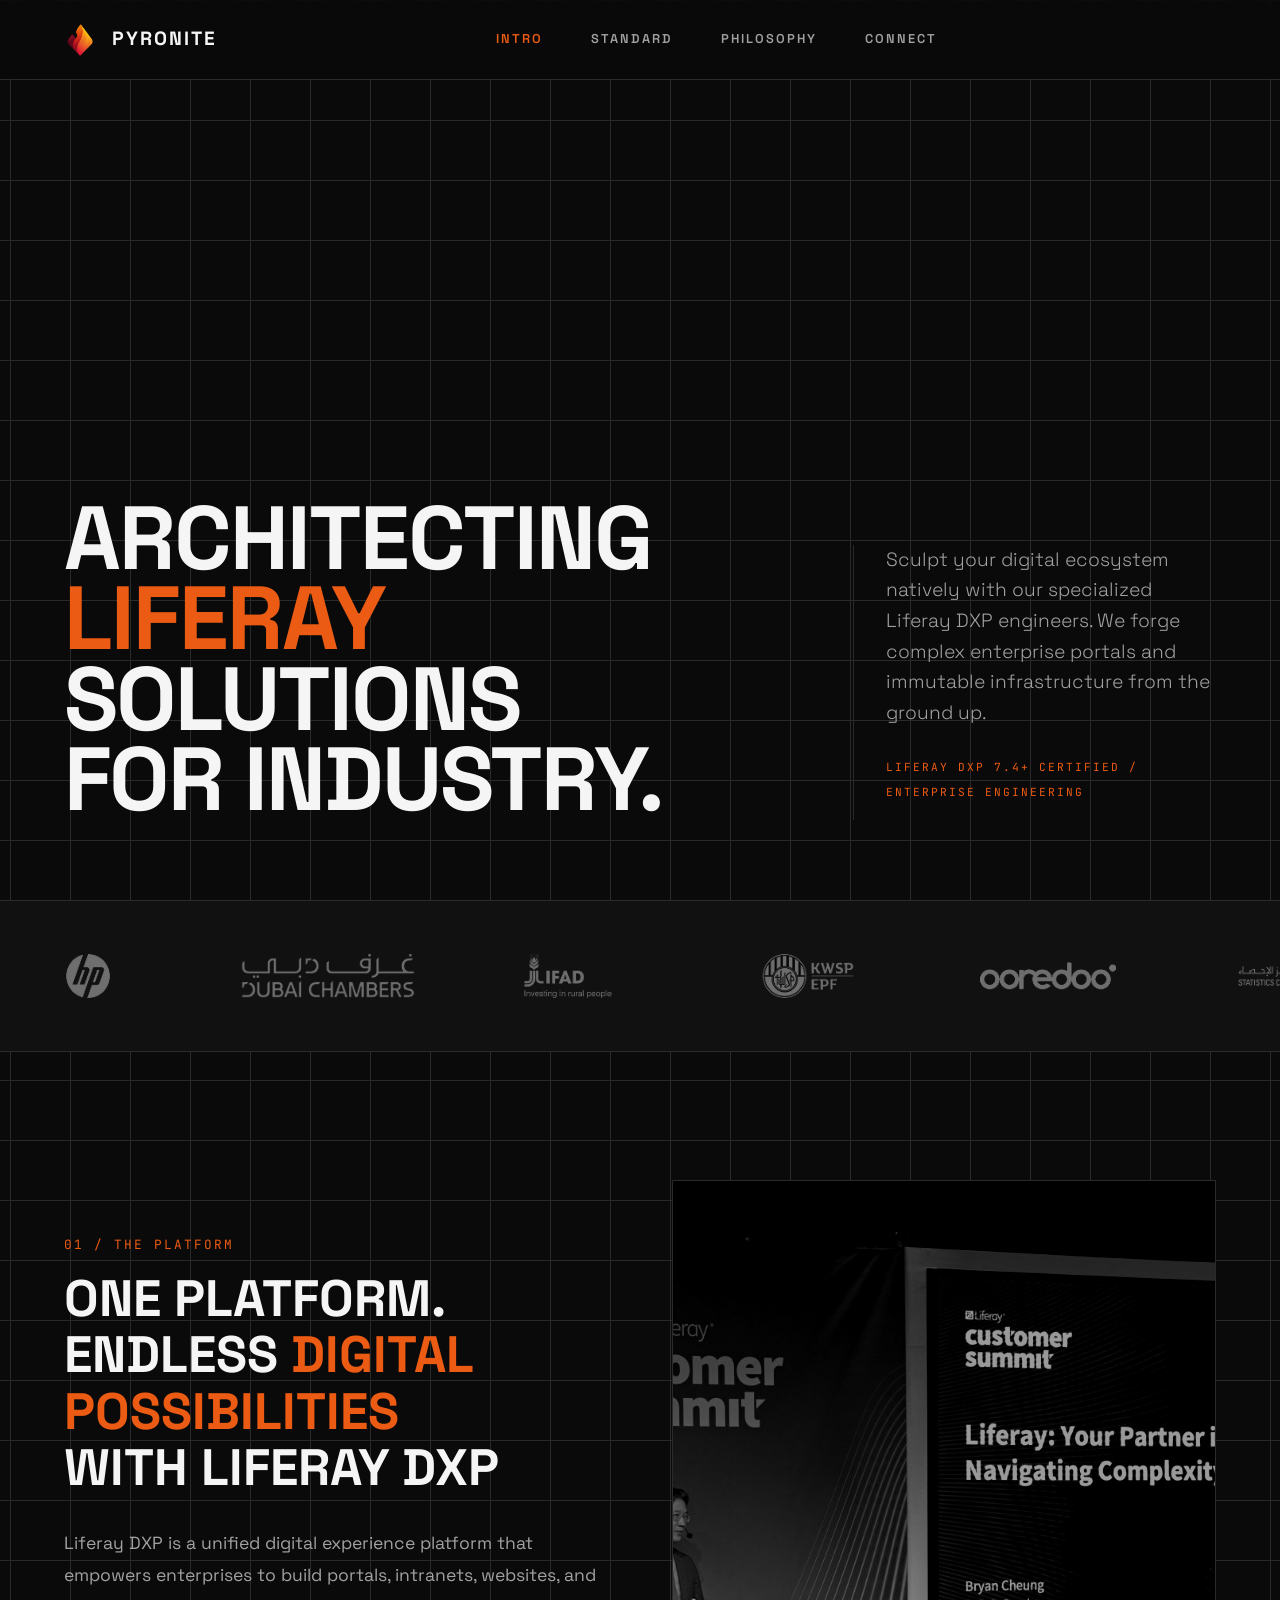
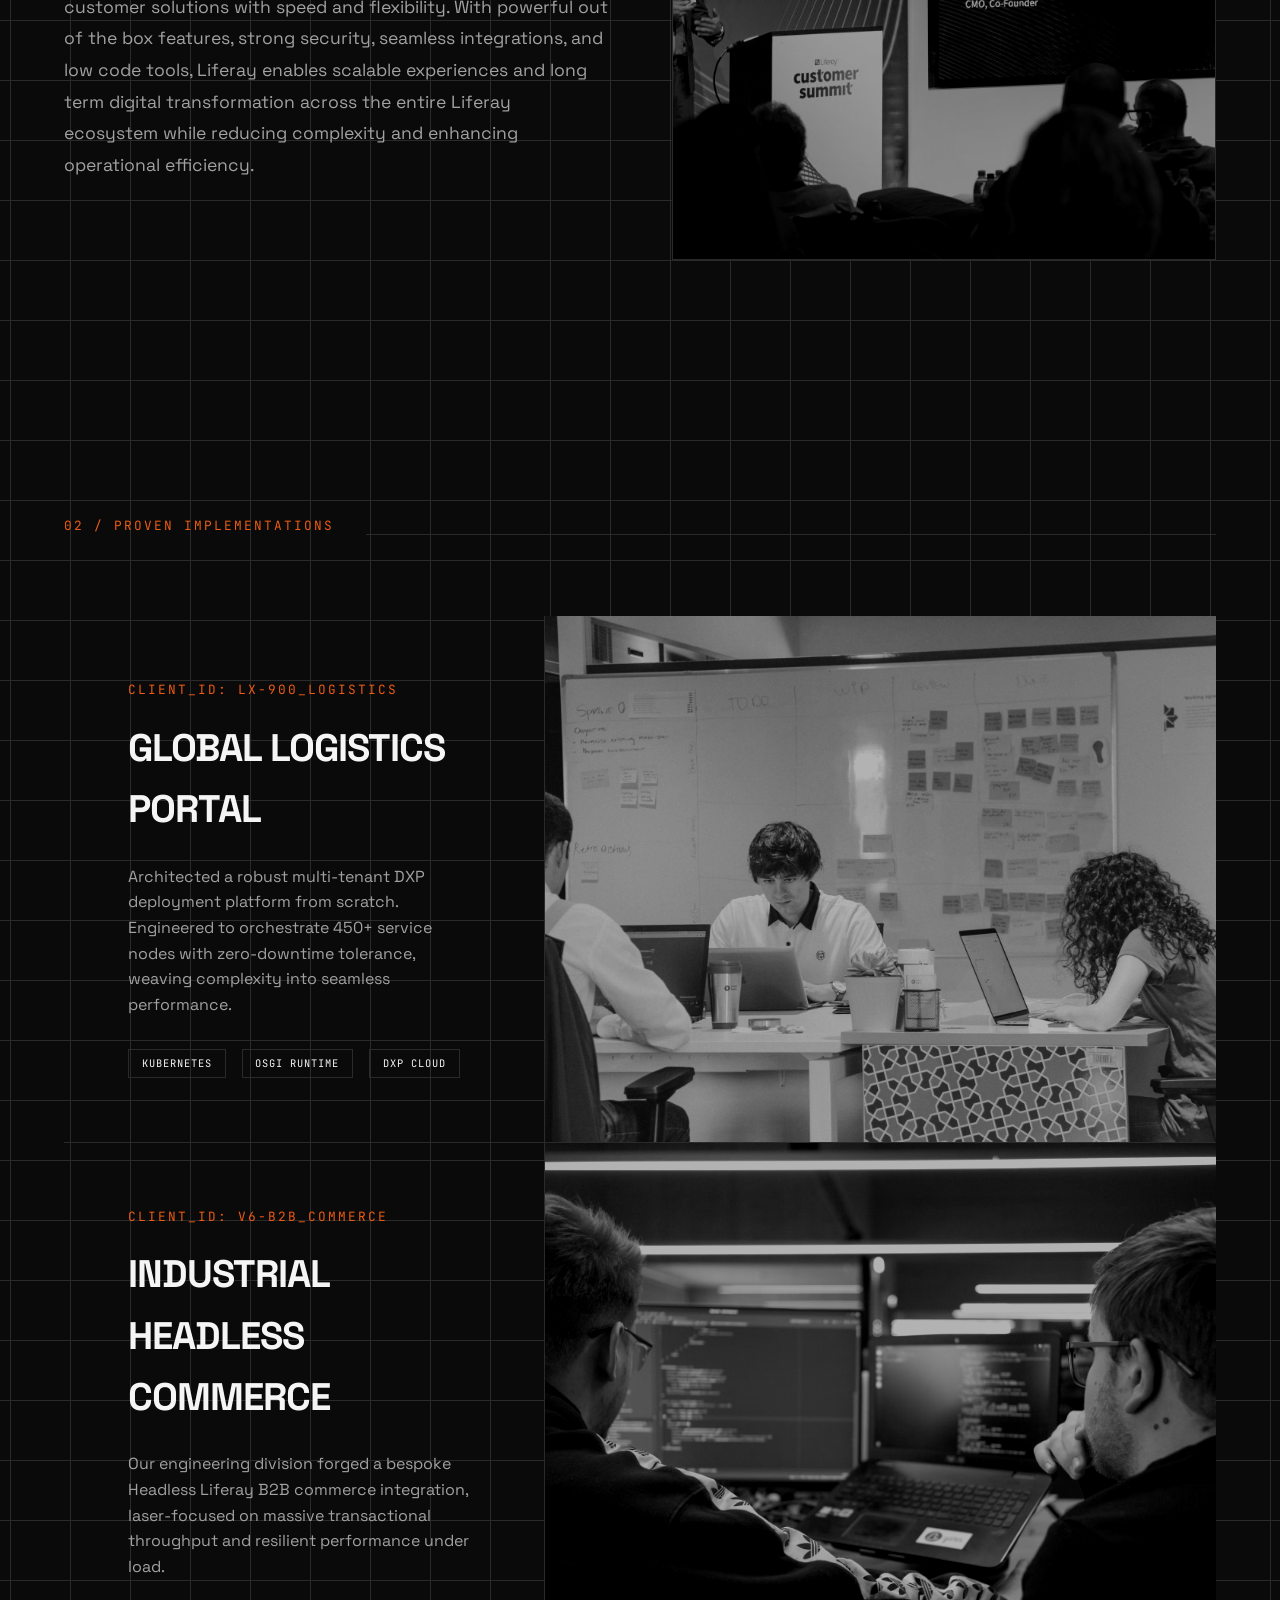
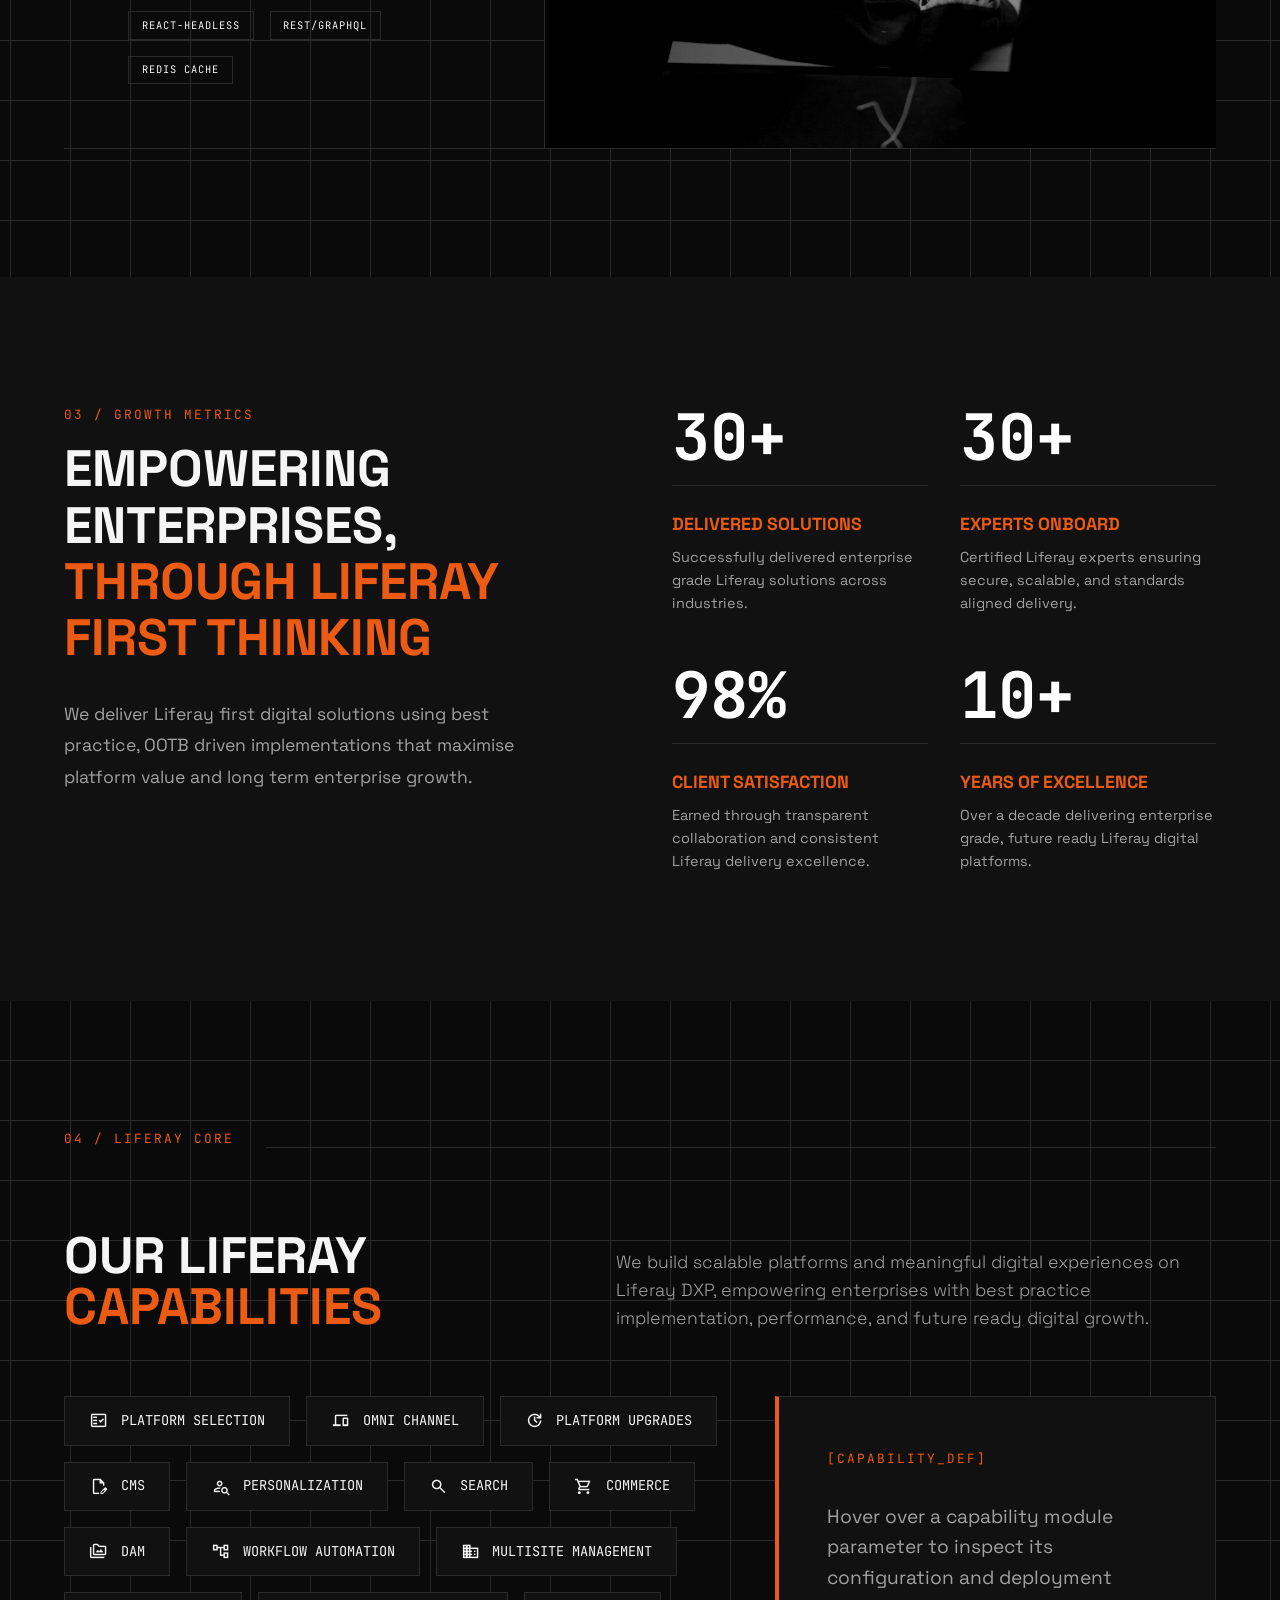
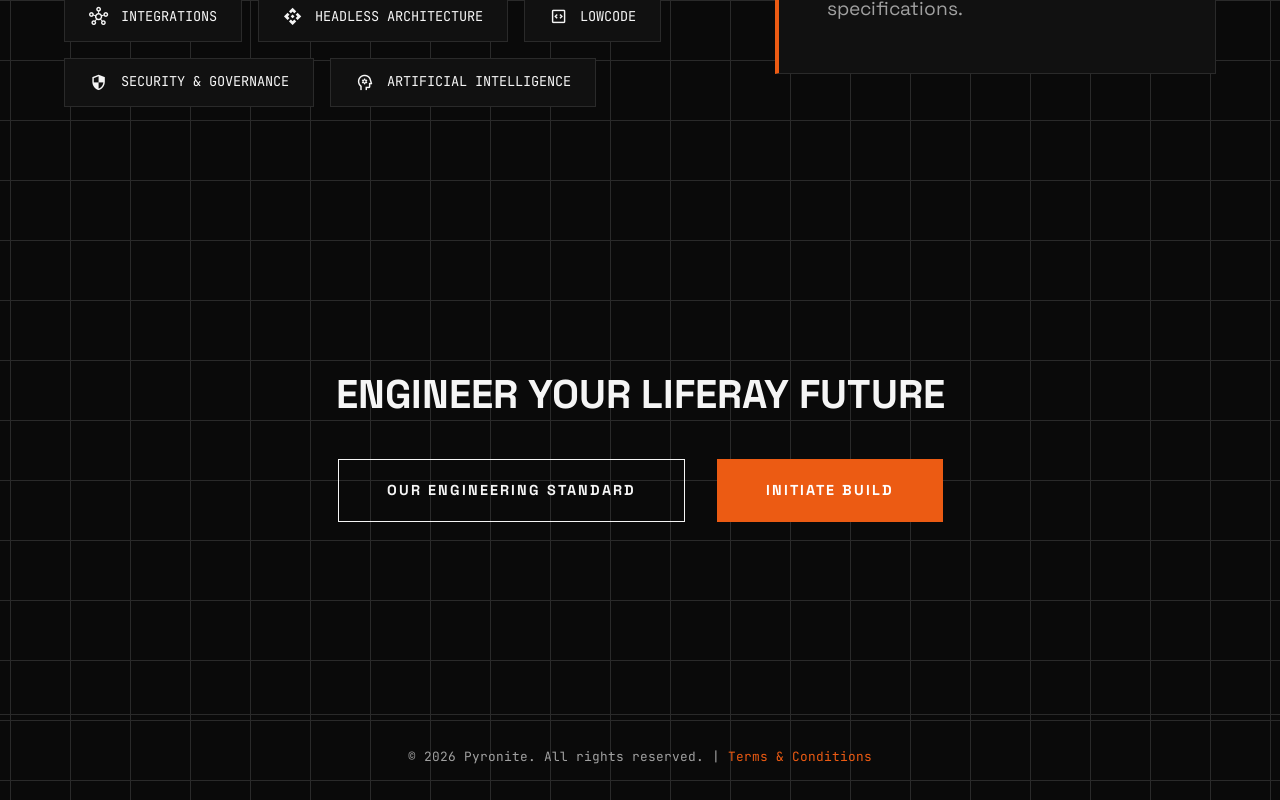
==== commit 585d6f93: "fixes" ====
--- a/index.html
+++ b/index.html
@@ -21,7 +21,7 @@
       <a href="philosophy.html">Philosophy</a>
       <a href="connect.html">Connect</a>
     </div>
-    <div class="nav-meta">45.4215° N, 75.6972° W</div>
+    <div class="nav-meta"></div>
   </nav>
 
   <!-- Hero Section -->
@@ -155,7 +155,7 @@
           </div>
           <!-- Stat 2 -->
           <div>
-            <div style="font-family: var(--font-mono); font-size: 4rem; color: #fff; line-height: 1; margin-bottom: 1rem; font-weight: 700;">50+</div>
+            <div style="font-family: var(--font-mono); font-size: 4rem; color: #fff; line-height: 1; margin-bottom: 1rem; font-weight: 700;">30+</div>
             <div style="height: 1px; width: 100%; background: var(--border-light); margin-bottom: 1.5rem;"></div>
             <h4 style="font-size: 1.1rem; font-weight: 700; text-transform: uppercase; margin-bottom: 0.5rem; color: var(--primary);">Experts Onboard</h4>
             <p style="font-size: 0.9rem; color: var(--text-muted);">Certified Liferay experts ensuring secure, scalable, and standards aligned delivery.</p>
@@ -171,7 +171,7 @@
           <div>
             <div style="font-family: var(--font-mono); font-size: 4rem; color: #fff; line-height: 1; margin-bottom: 1rem; font-weight: 700;">10+</div>
             <div style="height: 1px; width: 100%; background: var(--border-light); margin-bottom: 1.5rem;"></div>
-            <h4 style="font-size: 1.1rem; font-weight: 700; text-transform: uppercase; margin-bottom: 0.5rem; color: var(--primary);">Decade of Excellence</h4>
+            <h4 style="font-size: 1.1rem; font-weight: 700; text-transform: uppercase; margin-bottom: 0.5rem; color: var(--primary);">Years of Excellence</h4>
             <p style="font-size: 0.9rem; color: var(--text-muted);">Over a decade delivering enterprise grade, future ready Liferay digital platforms.</p>
           </div>
         </div>
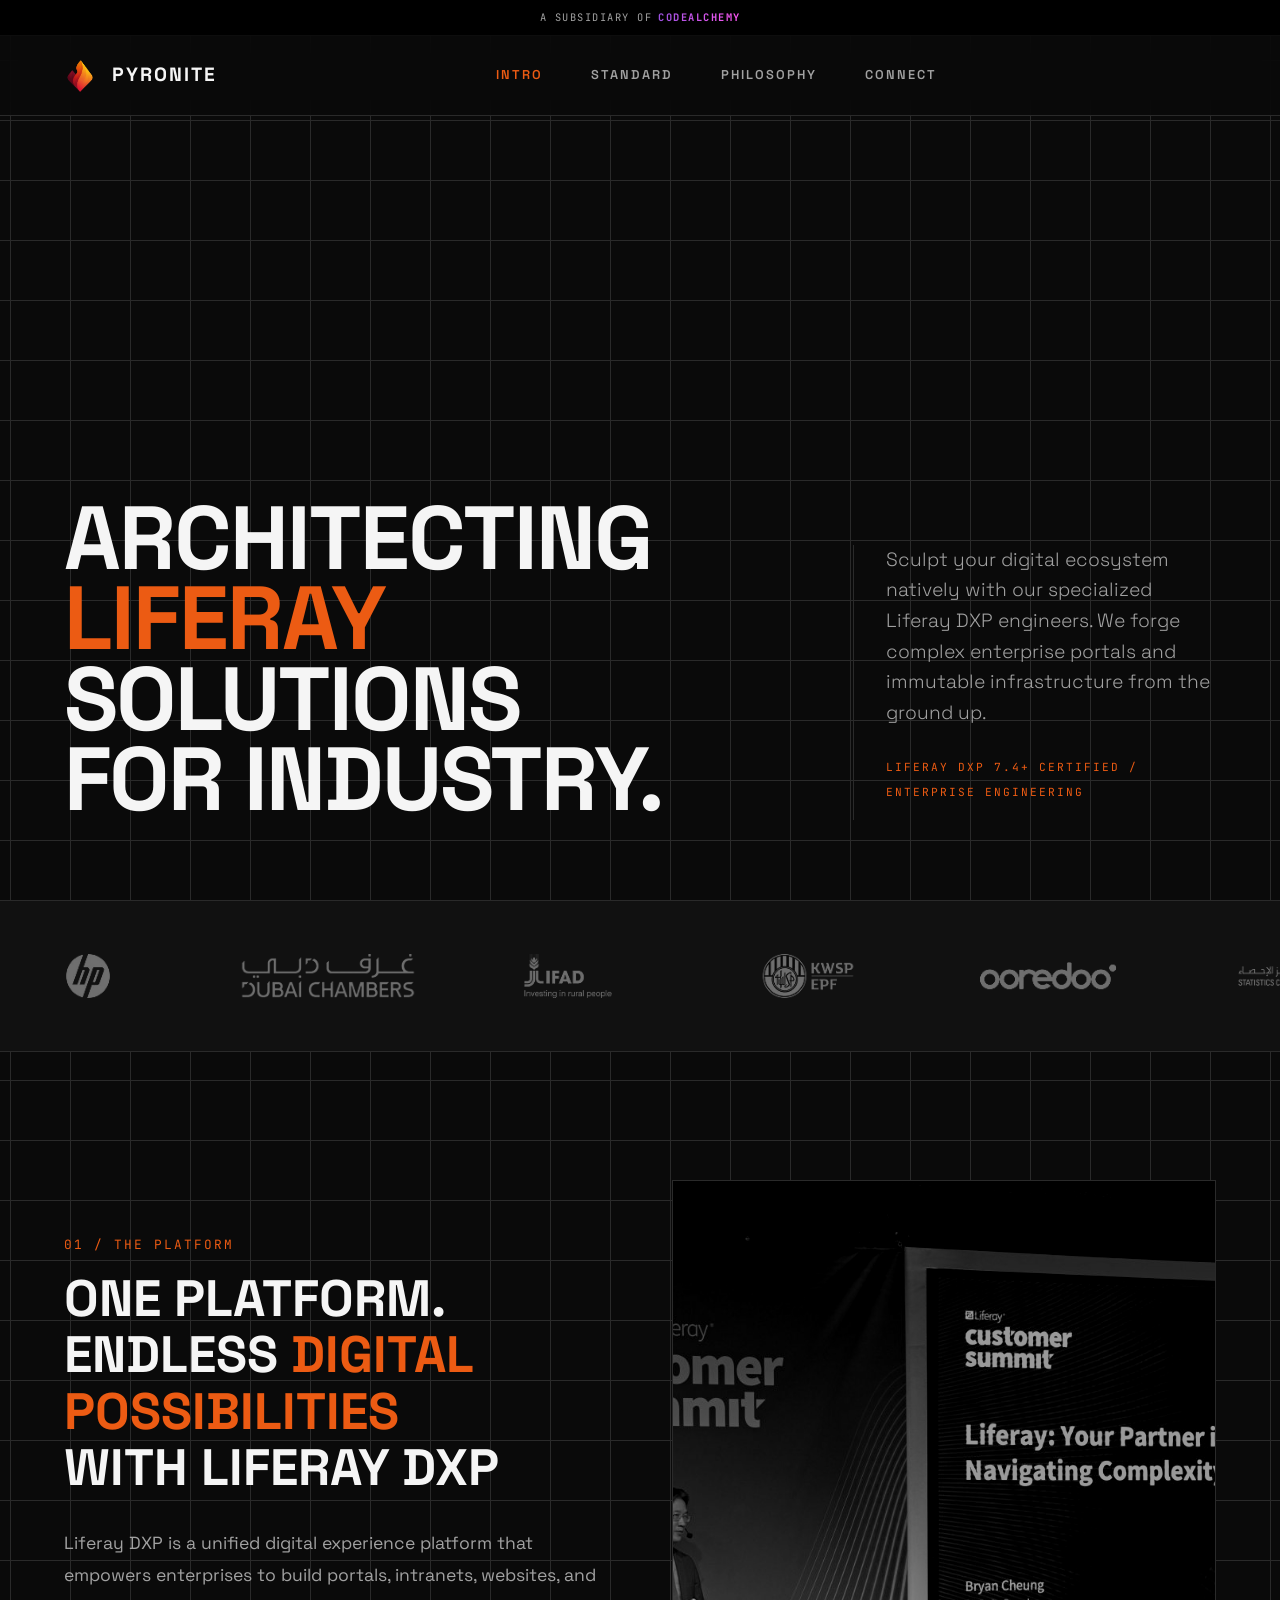
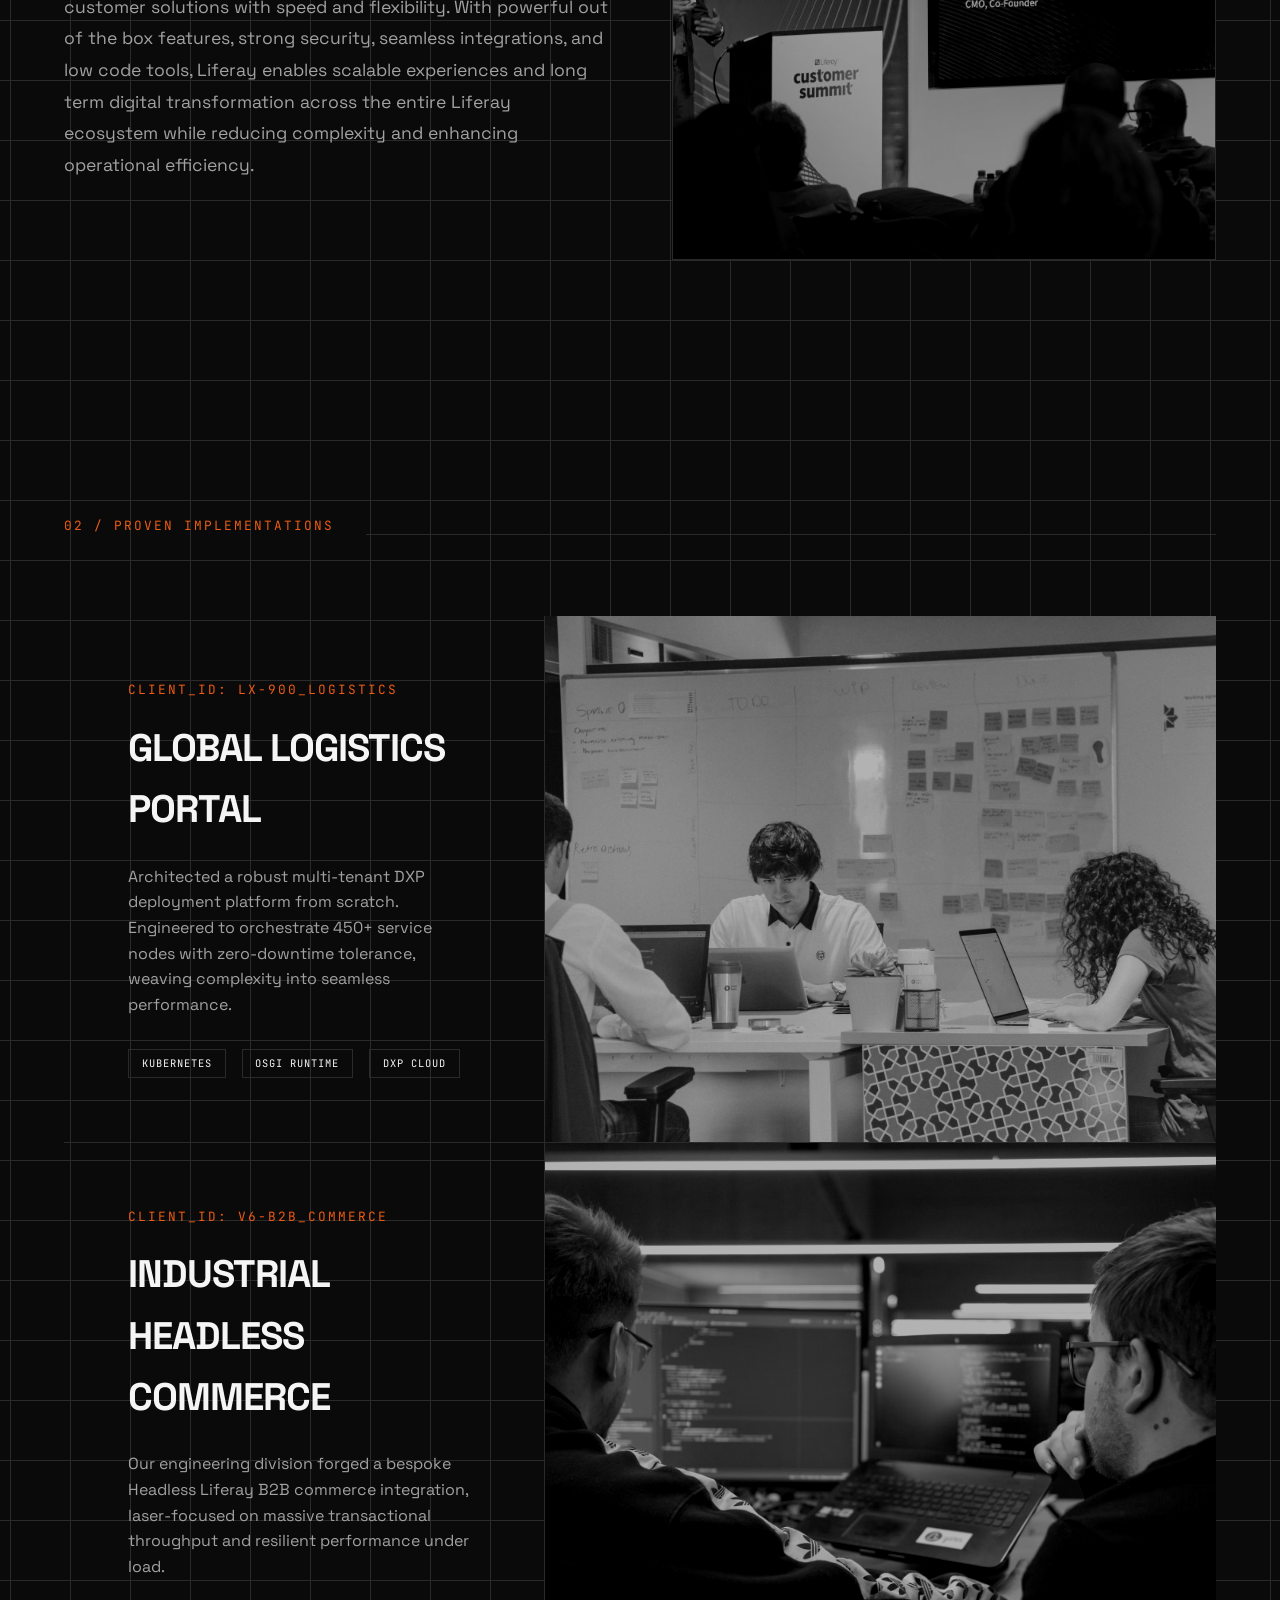
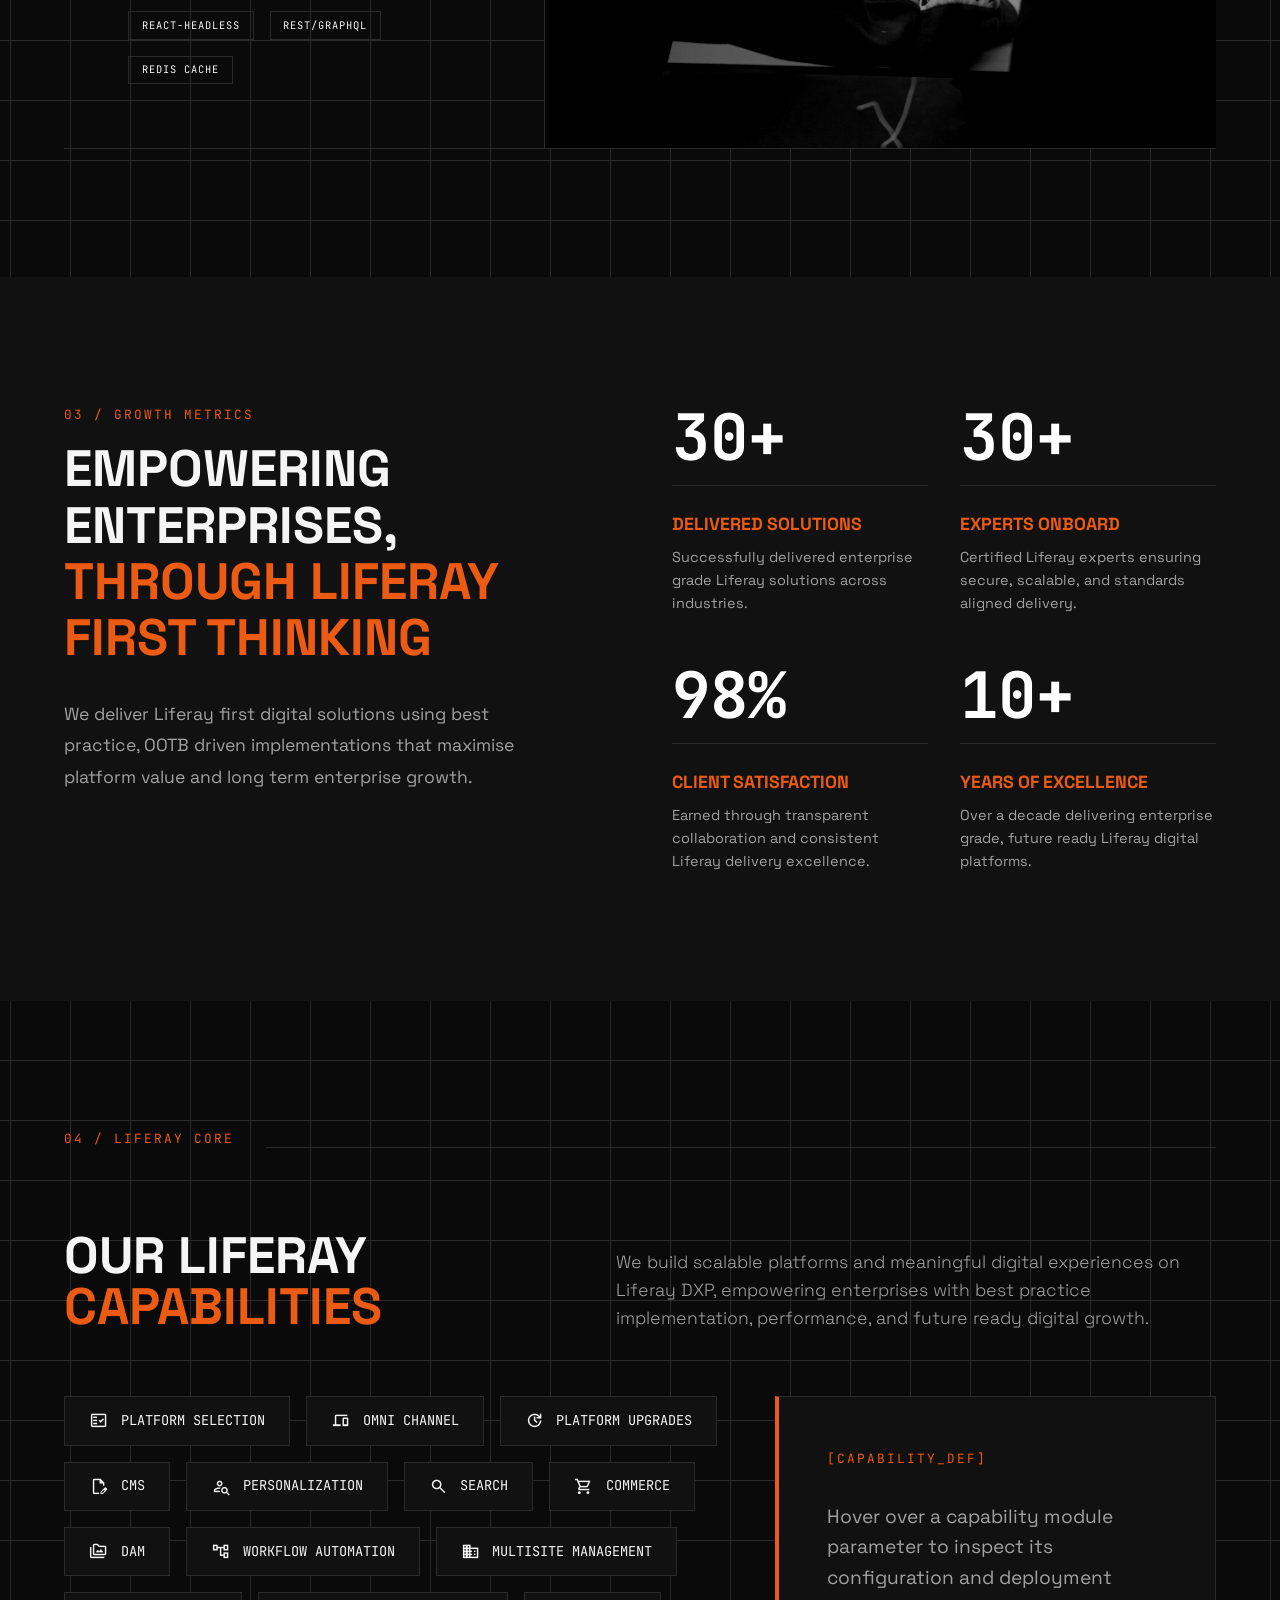
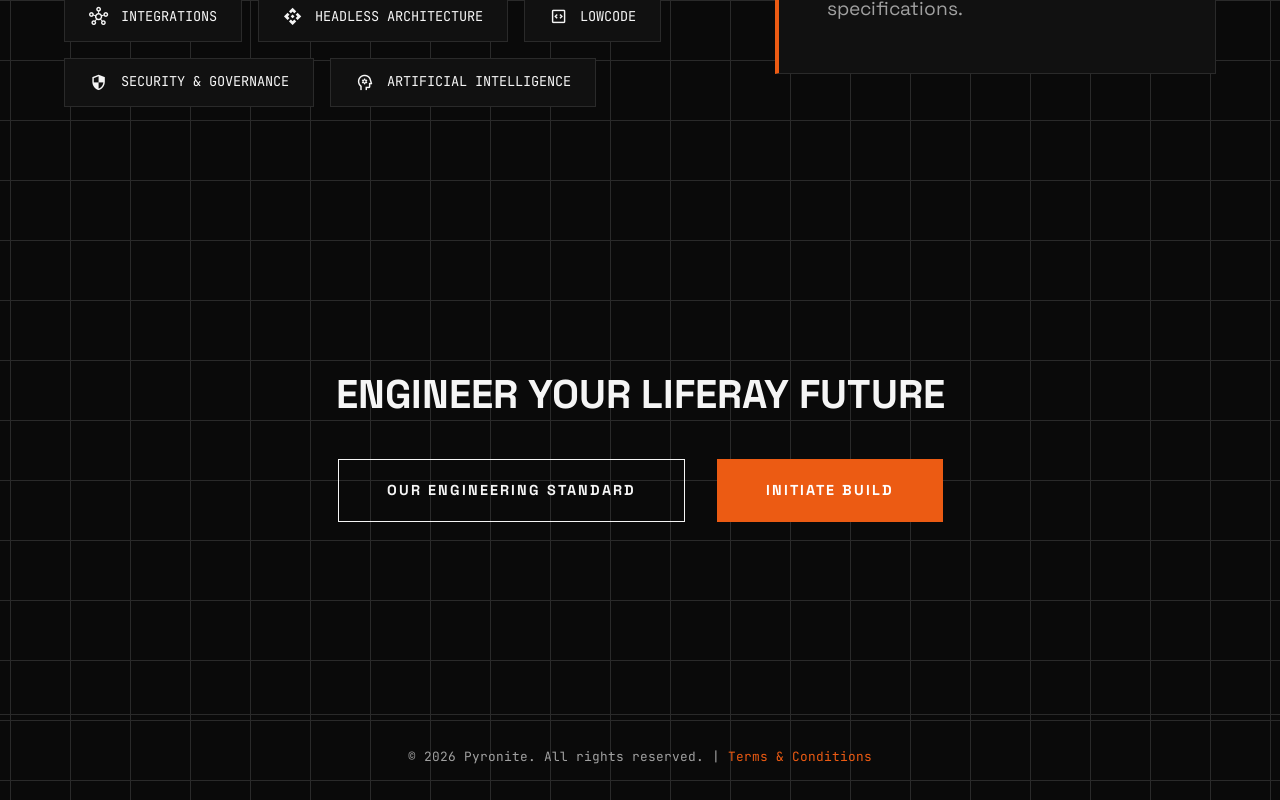
==== commit 48d4982d: "fixes" ====
--- a/index.html
+++ b/index.html
@@ -8,6 +8,7 @@
   <link rel="icon" type="image/png" href="assets/logo.png">
 </head>
 <body>
+  <div class="top-strip">A Subsidiary of <a href="https://codealchemy.tech/" target="_blank">CodeAlchemy</a></div>
 
   <!-- Navigation -->
   <nav class="navbar">
--- a/styles.css
+++ b/styles.css
@@ -35,9 +35,37 @@
 img { max-width: 100%; height: auto; display: block; }
 .material-symbols-outlined { vertical-align: middle; }
 
+/* Top Strip */
+.top-strip {
+  position: fixed; top: 0; left: 0; width: 100%; height: 36px;
+  background: #000; color: var(--text-muted); 
+  display: flex; align-items: center; justify-content: center;
+  font-family: var(--font-mono); font-size: 0.65rem; font-weight: 400; 
+  text-transform: uppercase; letter-spacing: 1.5px; z-index: 1002;
+  border-bottom: 1px solid rgba(255, 255, 255, 0.05);
+}
+.top-strip a {
+  text-decoration: none; margin-left: 6px; font-weight: 700; transition: opacity 0.3s;
+  background: linear-gradient(to right, #9b51e0, #ff57f4, #9b51e0);
+  background-size: 200% auto;
+  color: transparent;
+  -webkit-background-clip: text;
+  background-clip: text;
+  animation: gradient-shine 3s linear infinite;
+}
+.top-strip a:hover {
+  opacity: 0.8;
+}
+
+@keyframes gradient-shine {
+  to {
+    background-position: 200% center;
+  }
+}
+
 /* Navbar */
 .navbar {
-  position: fixed; top: 0; left: 0; width: 100%; height: var(--nav-height);
+  position: fixed; top: 36px; left: 0; width: 100%; height: var(--nav-height);
   background: rgba(10, 10, 10, 0.85); backdrop-filter: blur(12px);
   border-bottom: 1px solid var(--border-light);
   display: flex; justify-content: space-between; align-items: center;
@@ -69,7 +97,7 @@
 .btn-outline:hover { background: var(--text-primary); color: var(--bg-base); }
 
 /* Hero Section */
-.hero { display: flex; align-items: flex-end; min-height: 100vh; padding-bottom: 5rem; padding-top: var(--nav-height); }
+.hero { display: flex; align-items: flex-end; min-height: 100vh; padding-bottom: 5rem; padding-top: calc(var(--nav-height) + 36px); }
 .hero-content { display: grid; grid-template-columns: 8fr 4fr; gap: 4rem; align-items: end; }
 .hero h1 { font-size: clamp(3rem, 7vw, 6.5rem); font-weight: 700; line-height: 0.9; text-transform: uppercase; letter-spacing: -2px; }
 .hero h1 span { color: var(--primary); }
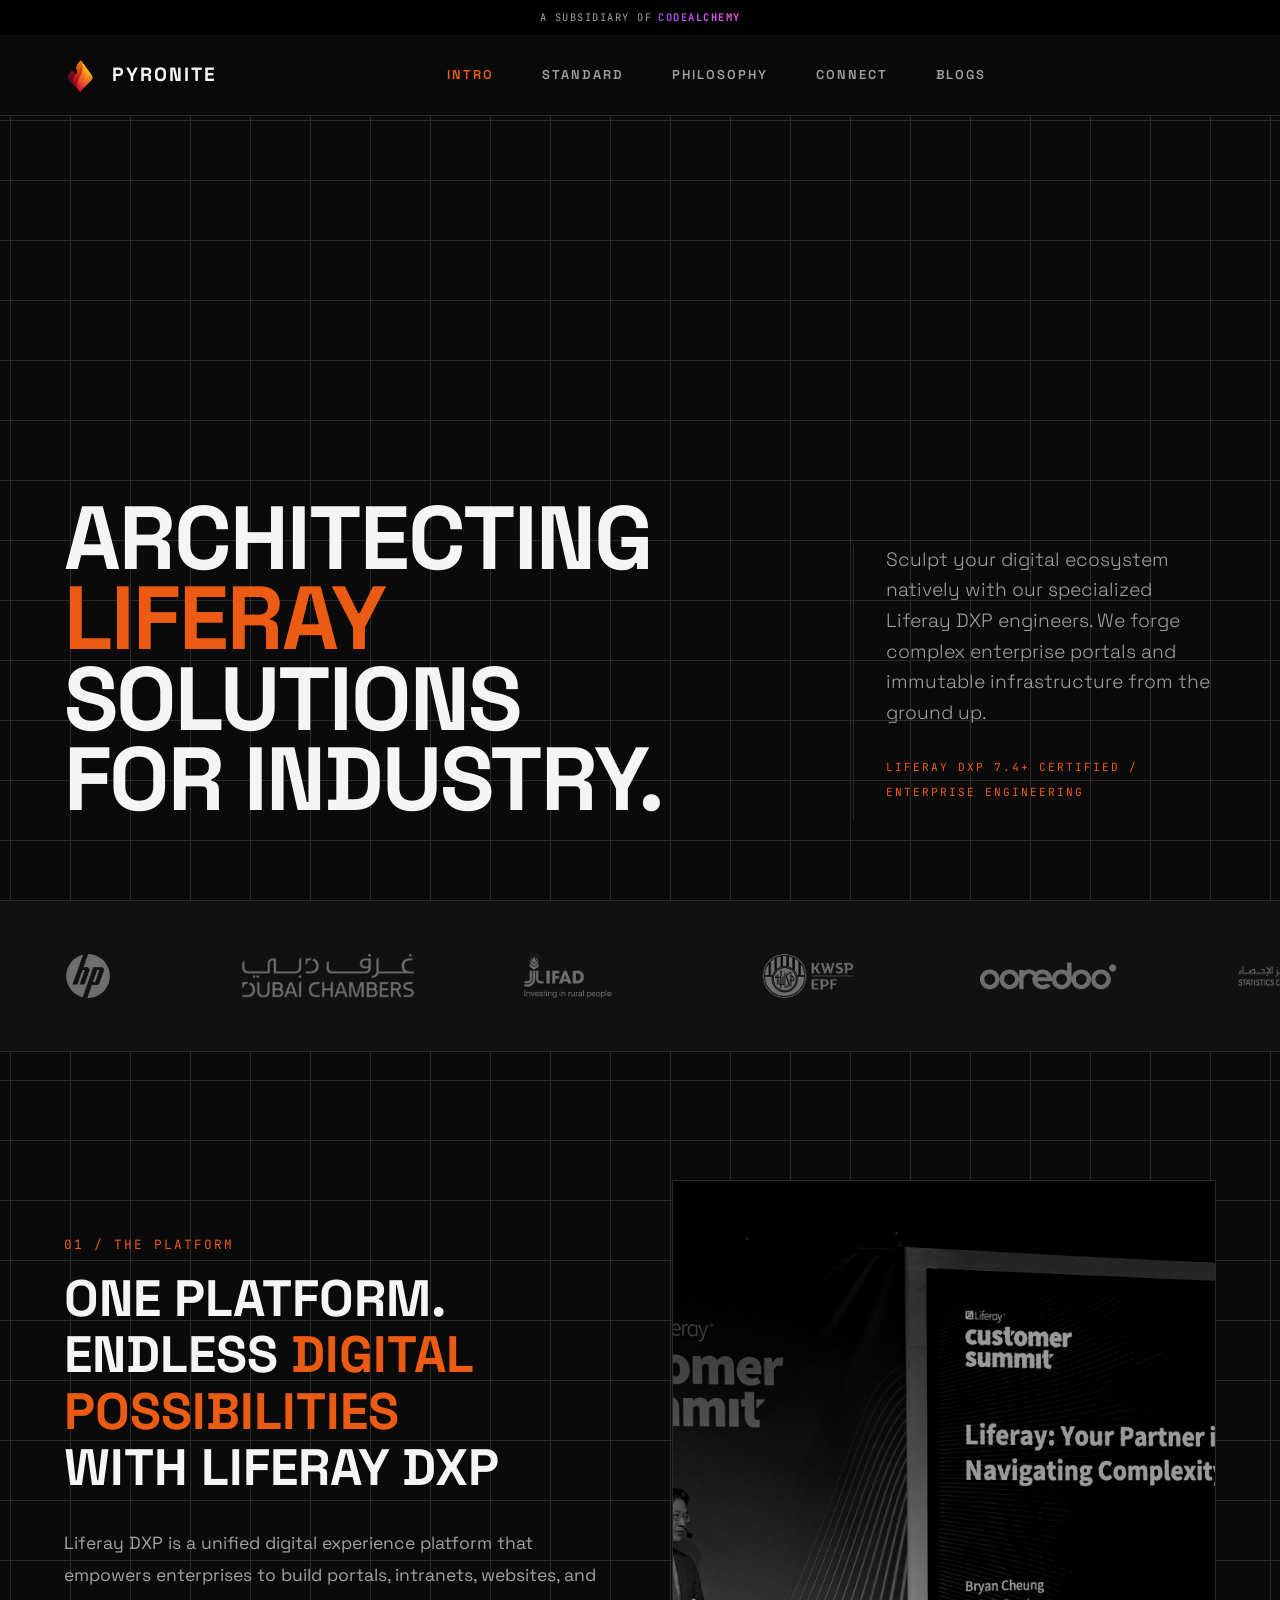
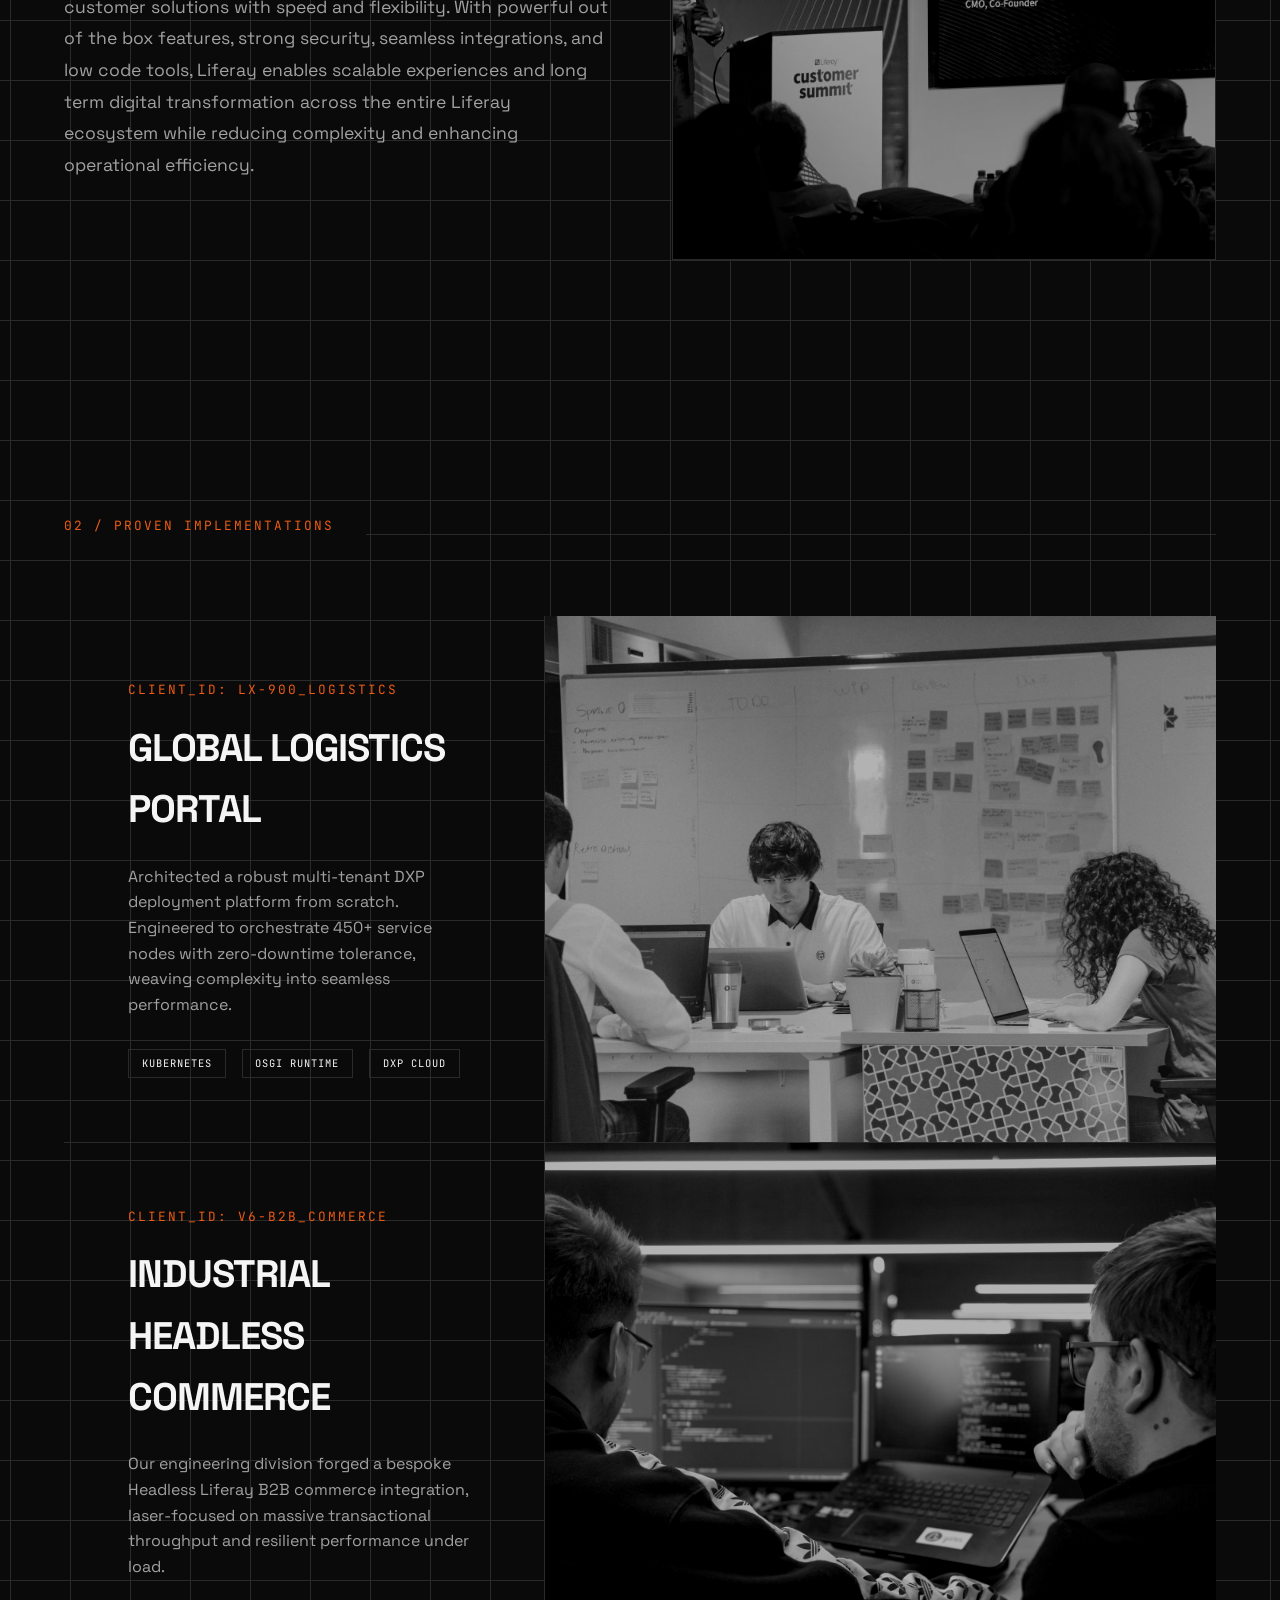
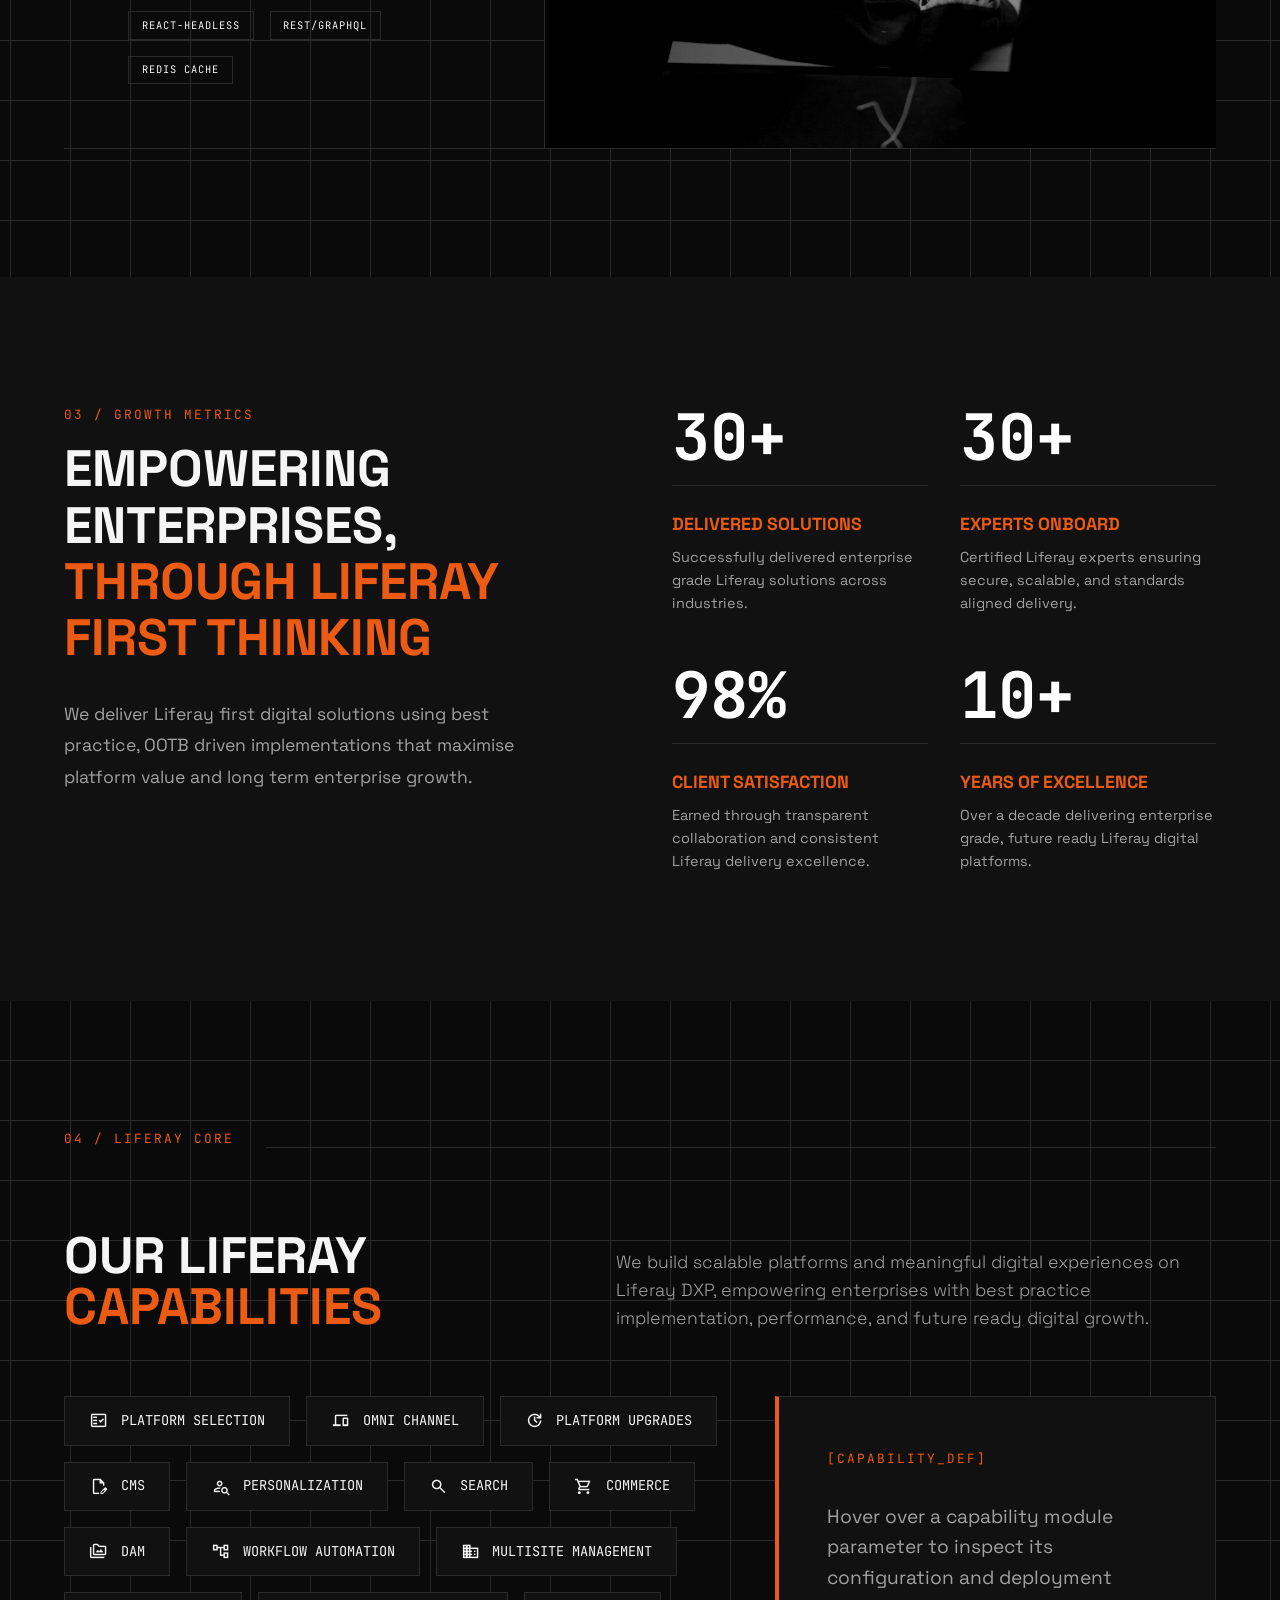
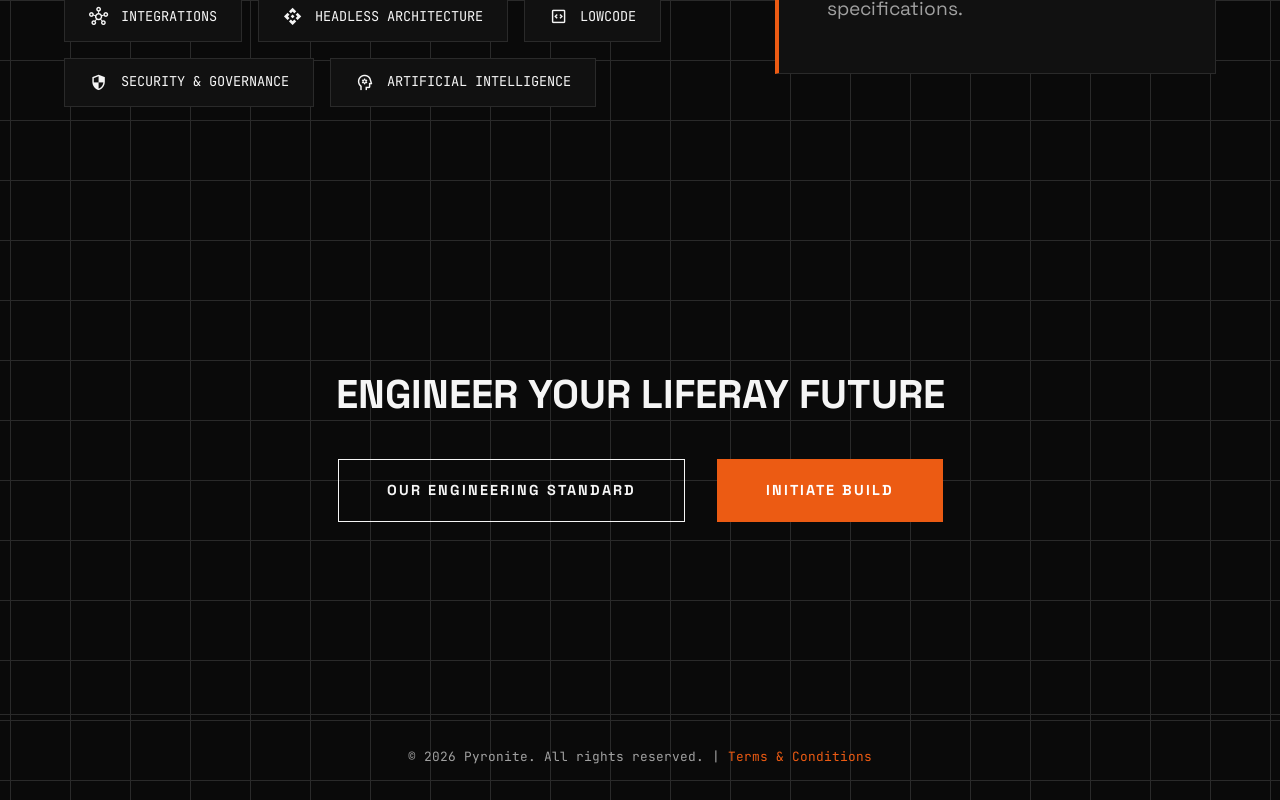
==== commit 960b44a4: "blog" ====
--- a/index.html
+++ b/index.html
@@ -4,6 +4,19 @@
   <meta charset="UTF-8">
   <meta name="viewport" content="width=device-width, initial-scale=1.0">
   <title>Pyronite | Industrial Precision Architecture</title>
+  <meta name="description" content="Sculpt your digital ecosystem natively with Pyronite's specialized Liferay DXP engineers. We deliver state-of-the-art Liferay enterprise portals, headless architectures, and immutable scalable infrastructure.">
+  <meta name="keywords" content="Pyronite, Liferay DXP, Liferay Experts, Enterprise Portals, Headless Liferay, Liferay Consulting, Digital Business Platforms, Digital Ecosystem, Web Engineering, System Integrators">
+  <meta name="author" content="Pyronite">
+  <meta name="robots" content="index, follow">
+  
+  <!-- Open Graph / Social Media -->
+  <meta property="og:title" content="Pyronite | Industrial Precision Architecture">
+  <meta property="og:description" content="Sculpt your digital ecosystem natively with specialized Liferay DXP engineers.">
+  <meta property="og:type" content="website">
+  <meta property="og:url" content="https://pyronite.codealchemy.tech/">
+  
+  <link rel="canonical" href="https://pyronite.codealchemy.tech/">
+  
   <link rel="stylesheet" href="styles.css">
   <link rel="icon" type="image/png" href="assets/logo.png">
 </head>
@@ -21,6 +34,7 @@
       <a href="standard.html">Standard</a>
       <a href="philosophy.html">Philosophy</a>
       <a href="connect.html">Connect</a>
+      <a href="blogs.html">Blogs</a>
     </div>
     <div class="nav-meta"></div>
   </nav>
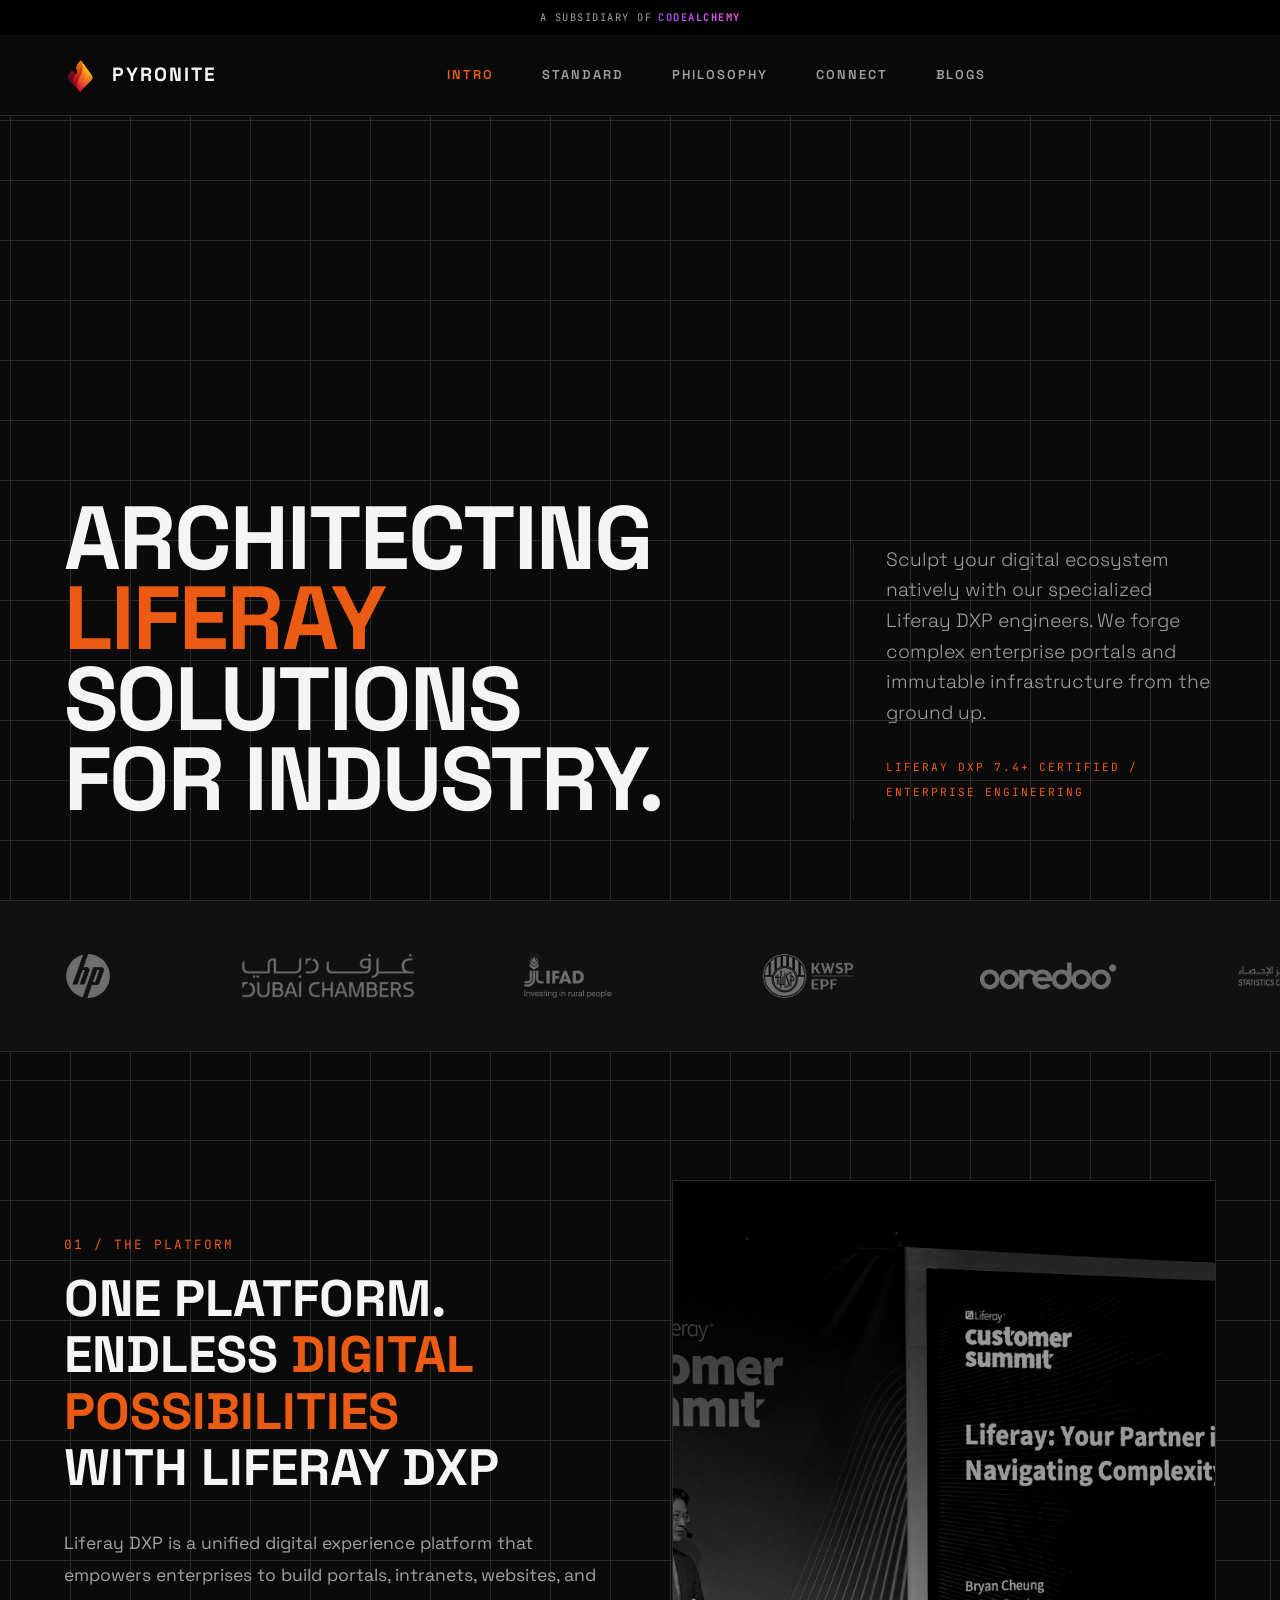
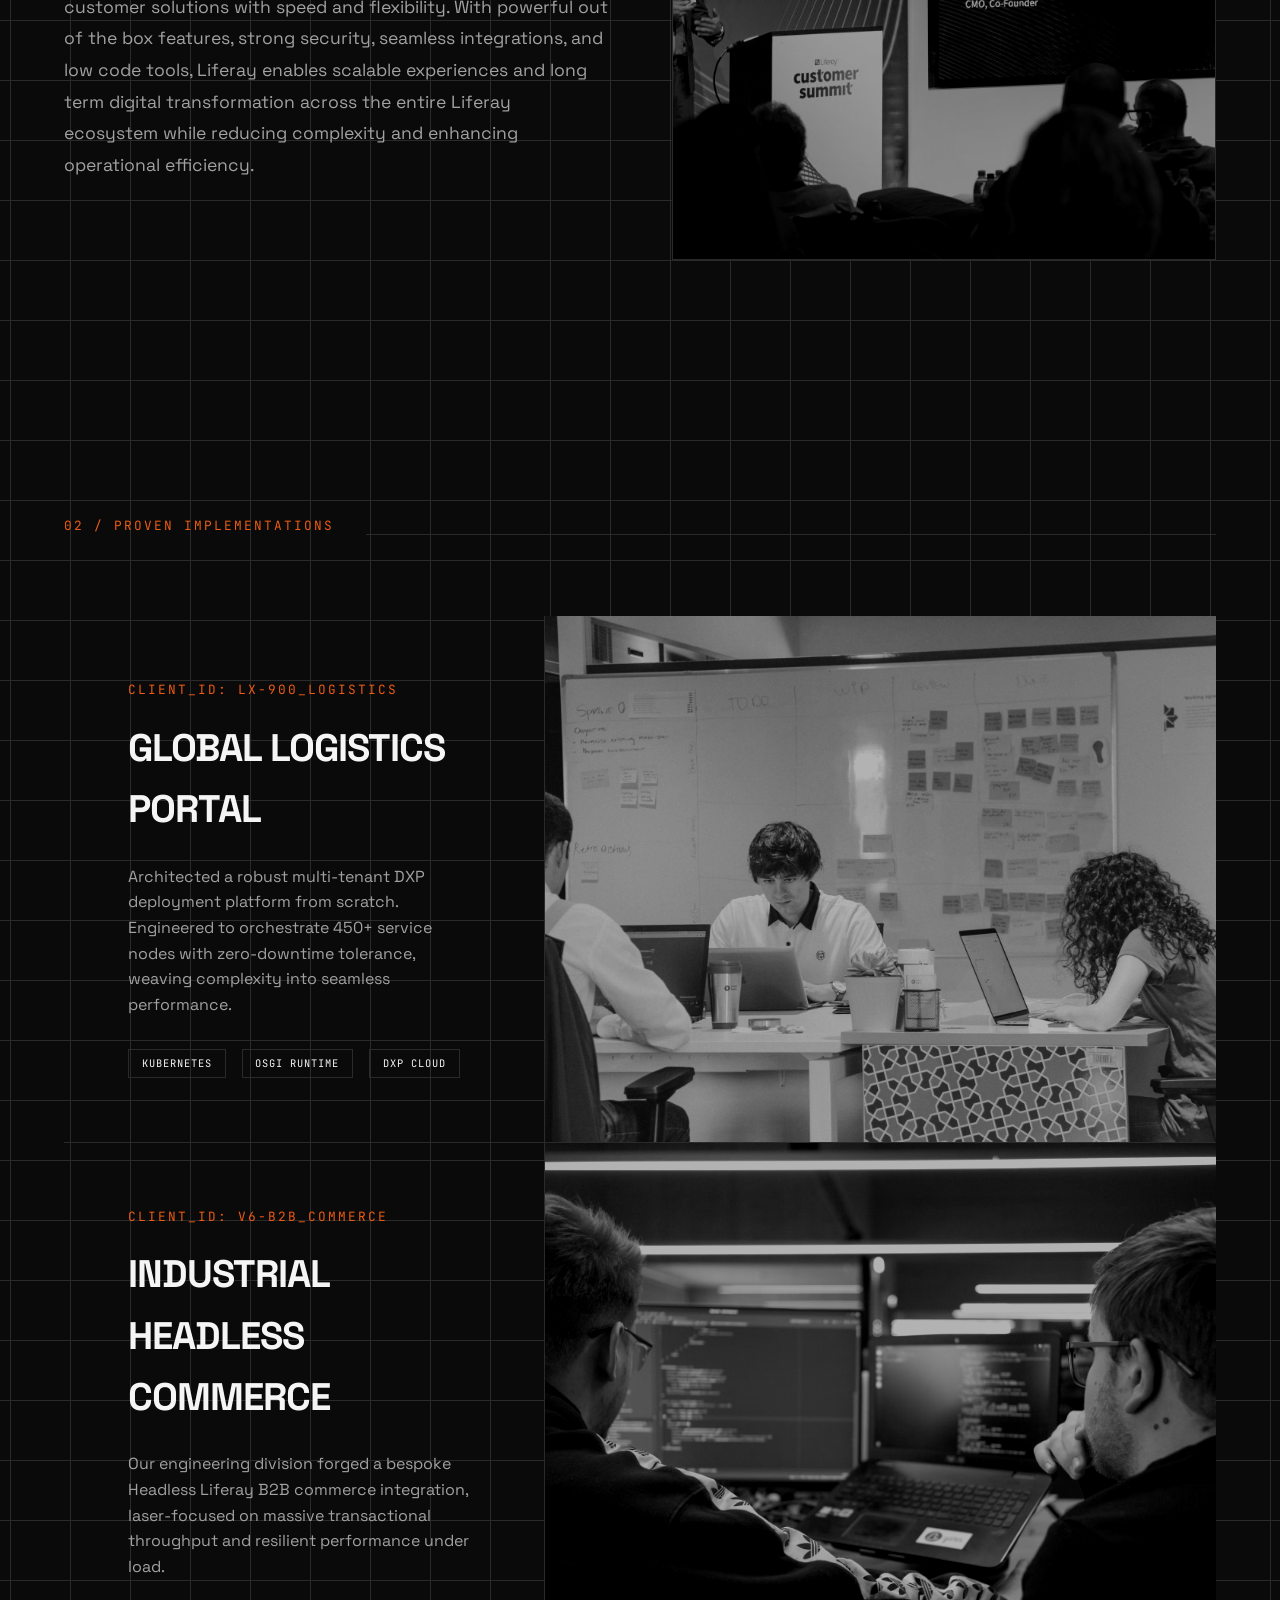
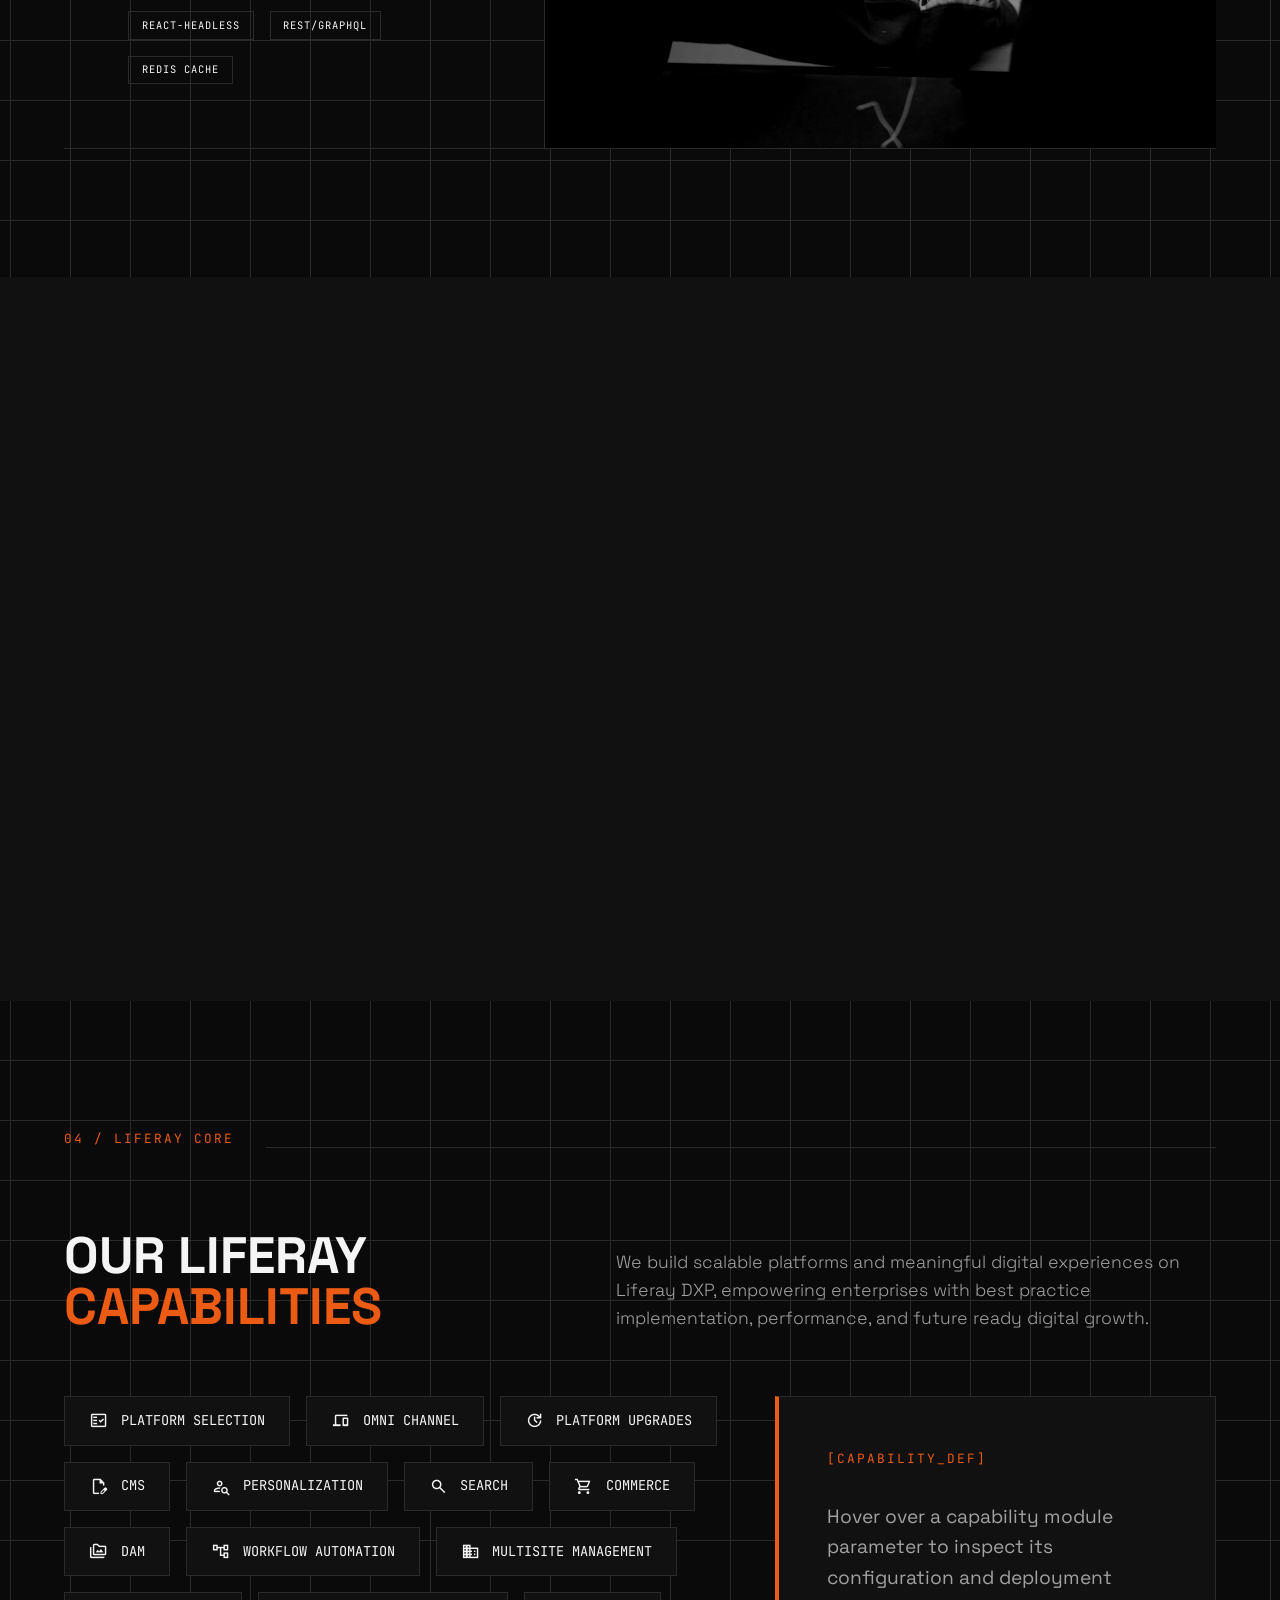
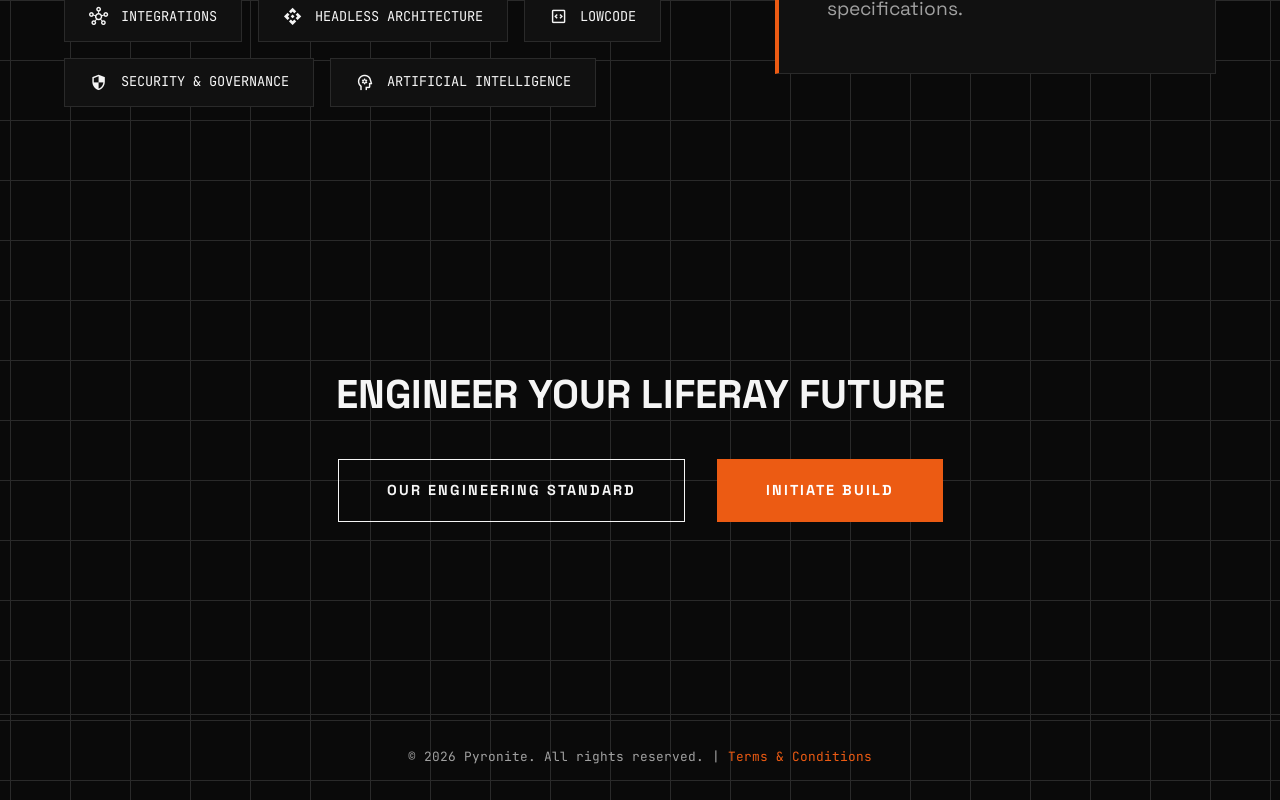
==== commit 380bf306: "fixes" ====
--- a/index.html
+++ b/index.html
@@ -3,14 +3,14 @@
 <head>
   <meta charset="UTF-8">
   <meta name="viewport" content="width=device-width, initial-scale=1.0">
-  <title>Pyronite | Industrial Precision Architecture</title>
+  <title>Pyronite | Specialized Liferay DXP & Portal Solutions</title>
   <meta name="description" content="Sculpt your digital ecosystem natively with Pyronite's specialized Liferay DXP engineers. We deliver state-of-the-art Liferay enterprise portals, headless architectures, and immutable scalable infrastructure.">
   <meta name="keywords" content="Pyronite, Liferay DXP, Liferay Experts, Enterprise Portals, Headless Liferay, Liferay Consulting, Digital Business Platforms, Digital Ecosystem, Web Engineering, System Integrators">
   <meta name="author" content="Pyronite">
   <meta name="robots" content="index, follow">
   
   <!-- Open Graph / Social Media -->
-  <meta property="og:title" content="Pyronite | Industrial Precision Architecture">
+  <meta property="og:title" content="Pyronite | Specialized Liferay DXP & Portal Solutions">
   <meta property="og:description" content="Sculpt your digital ecosystem natively with specialized Liferay DXP engineers.">
   <meta property="og:type" content="website">
   <meta property="og:url" content="https://pyronite.codealchemy.tech/">
